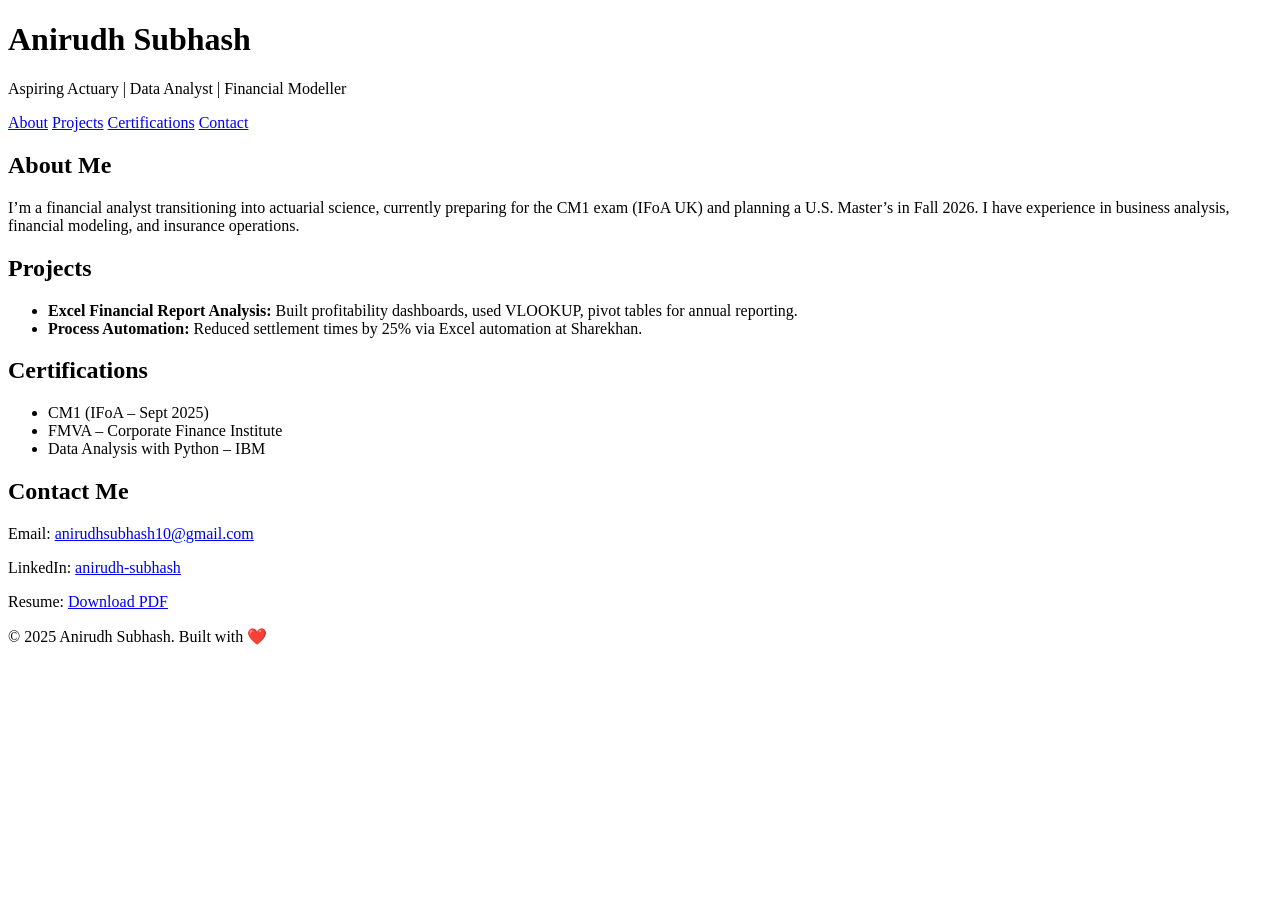
==== index.html @ fe8f4242 "Add files via upload" ====
<!DOCTYPE html>
<html lang="en">
<head>
    <meta charset="UTF-8">
    <meta name="viewport" content="width=device-width, initial-scale=1.0">
    <title>Anirudh Subhash | Actuarial Portfolio</title>
    <link rel="stylesheet" href="assets/style.css">
</head>
<body>
    <header>
        <h1>Anirudh Subhash</h1>
        <p>Aspiring Actuary | Data Analyst | Financial Modeller</p>
        <nav>
            <a href="#about">About</a>
            <a href="#projects">Projects</a>
            <a href="#certifications">Certifications</a>
            <a href="#contact">Contact</a>
        </nav>
    </header>
    <main>
        <section id="about">
            <h2>About Me</h2>
            <p>I’m a financial analyst transitioning into actuarial science, currently preparing for the CM1 exam (IFoA UK) and planning a U.S. Master’s in Fall 2026. I have experience in business analysis, financial modeling, and insurance operations.</p>
        </section>
        <section id="projects">
            <h2>Projects</h2>
            <ul>
                <li><strong>Excel Financial Report Analysis:</strong> Built profitability dashboards, used VLOOKUP, pivot tables for annual reporting.</li>
                <li><strong>Process Automation:</strong> Reduced settlement times by 25% via Excel automation at Sharekhan.</li>
            </ul>
        </section>
        <section id="certifications">
            <h2>Certifications</h2>
            <ul>
                <li>CM1 (IFoA – Sept 2025)</li>
                <li>FMVA – Corporate Finance Institute</li>
                <li>Data Analysis with Python – IBM</li>
            </ul>
        </section>
        <section id="contact">
            <h2>Contact Me</h2>
            <p>Email: <a href="mailto:anirudhsubhash10@gmail.com">anirudhsubhash10@gmail.com</a></p>
            <p>LinkedIn: <a href="https://www.linkedin.com/in/anirudh-subhash-ab9a81209" target="_blank">anirudh-subhash</a></p>
            <p>Resume: <a href="Anirudh_Subhash_Resume_Optimized.pdf" target="_blank">Download PDF</a></p>
        </section>
    </main>
    <footer>
        <p>© 2025 Anirudh Subhash. Built with ❤️</p>
    </footer>
</body>
</html>
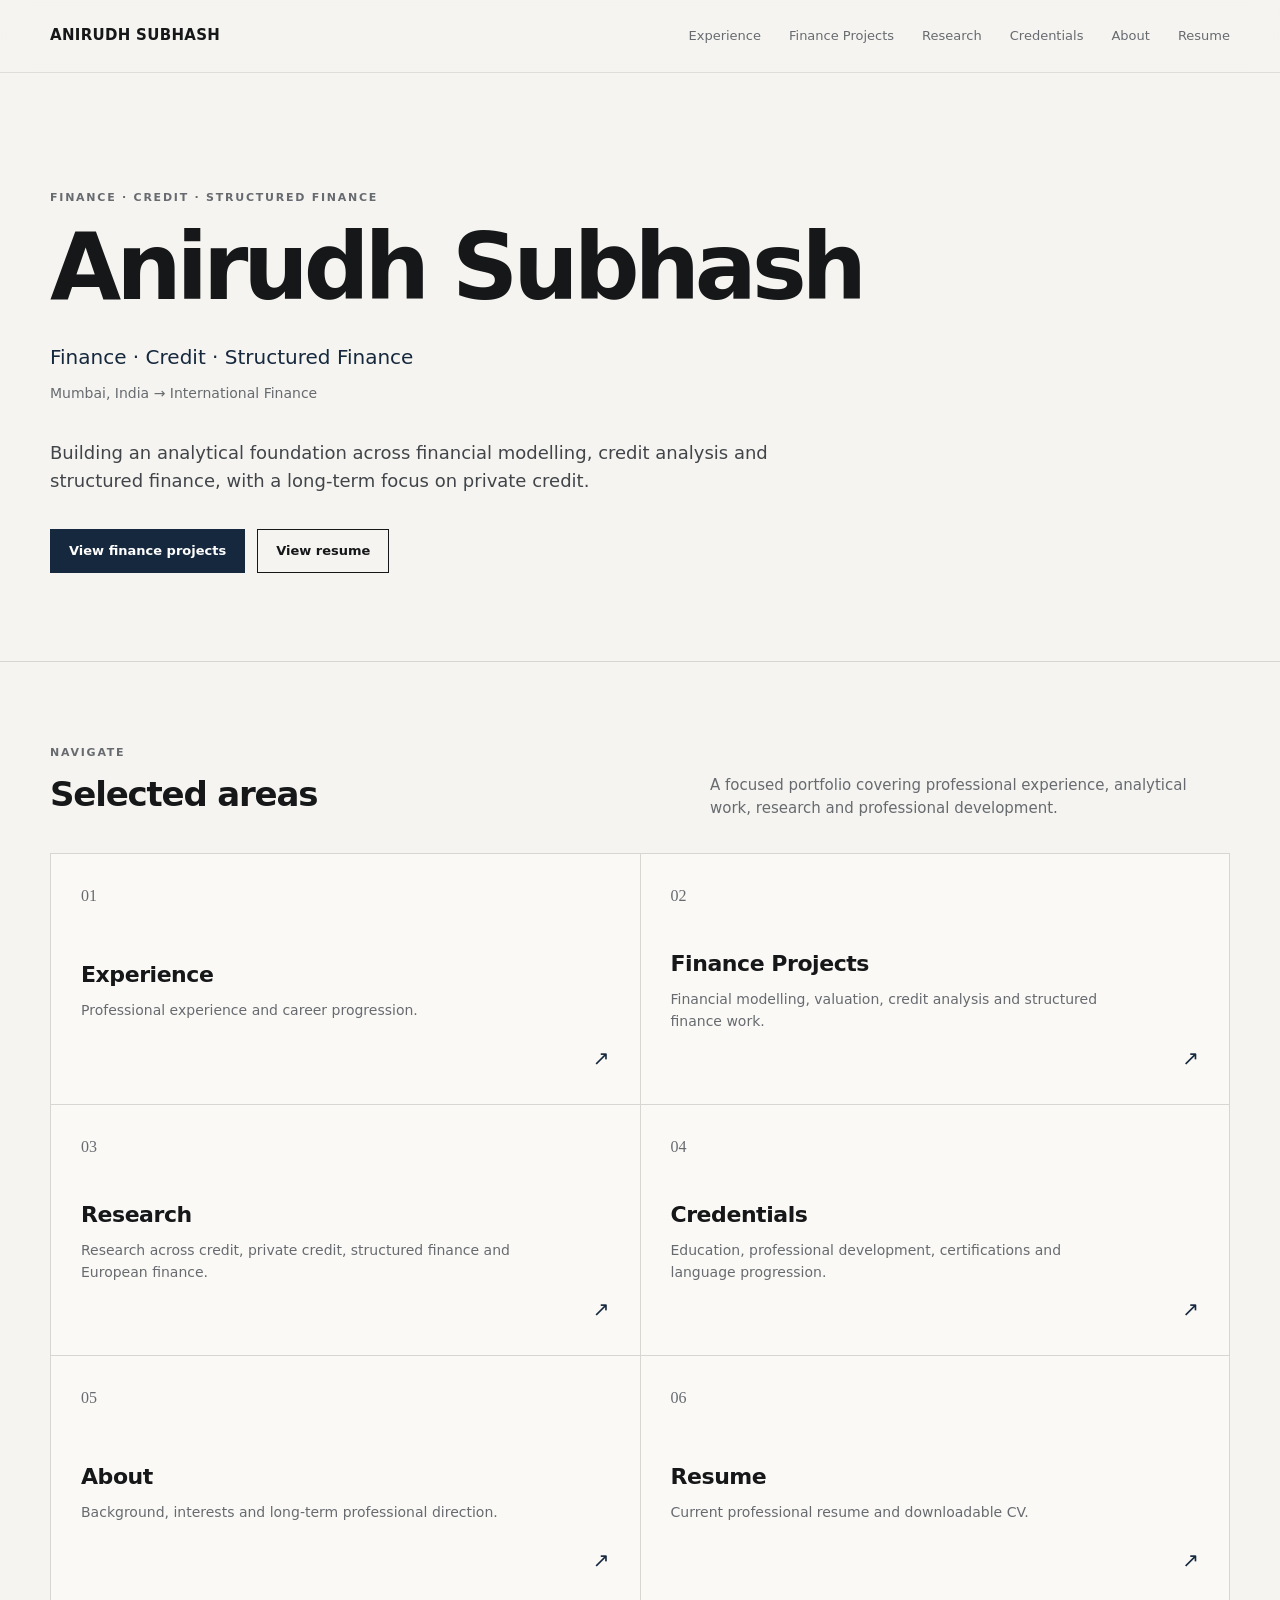
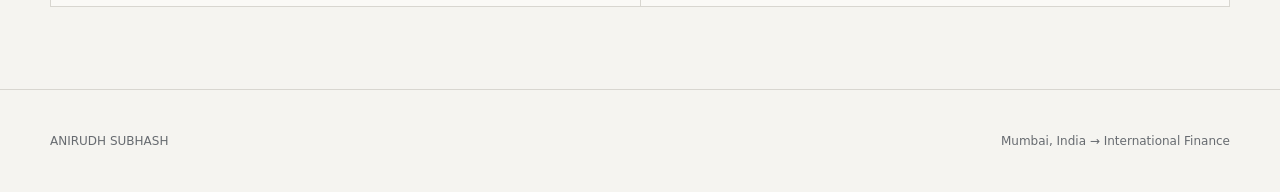
==== commit 602c7611: "Add files via upload" ====
--- a/index.html
+++ b/index.html
@@ -1,52 +1,60 @@
-
-<!DOCTYPE html>
+<!doctype html>
 <html lang="en">
 <head>
-    <meta charset="UTF-8">
-    <meta name="viewport" content="width=device-width, initial-scale=1.0">
-    <title>Anirudh Subhash | Actuarial Portfolio</title>
-    <link rel="stylesheet" href="assets/style.css">
+<meta charset="utf-8">
+<meta name="viewport" content="width=device-width, initial-scale=1">
+<title>Anirudh Subhash — Finance · Credit · Structured Finance</title>
+<meta name="description" content="Anirudh Subhash — finance, credit and structured finance portfolio.">
+<link rel="stylesheet" href="style.css">
 </head>
 <body>
-    <header>
-        <h1>Anirudh Subhash</h1>
-        <p>Aspiring Actuary | Data Analyst | Financial Modeller</p>
-        <nav>
-            <a href="#about">About</a>
-            <a href="#projects">Projects</a>
-            <a href="#certifications">Certifications</a>
-            <a href="#contact">Contact</a>
-        </nav>
-    </header>
-    <main>
-        <section id="about">
-            <h2>About Me</h2>
-            <p>I’m a financial analyst transitioning into actuarial science, currently preparing for the CM1 exam (IFoA UK) and planning a U.S. Master’s in Fall 2026. I have experience in business analysis, financial modeling, and insurance operations.</p>
-        </section>
-        <section id="projects">
-            <h2>Projects</h2>
-            <ul>
-                <li><strong>Excel Financial Report Analysis:</strong> Built profitability dashboards, used VLOOKUP, pivot tables for annual reporting.</li>
-                <li><strong>Process Automation:</strong> Reduced settlement times by 25% via Excel automation at Sharekhan.</li>
-            </ul>
-        </section>
-        <section id="certifications">
-            <h2>Certifications</h2>
-            <ul>
-                <li>CM1 (IFoA – Sept 2025)</li>
-                <li>FMVA – Corporate Finance Institute</li>
-                <li>Data Analysis with Python – IBM</li>
-            </ul>
-        </section>
-        <section id="contact">
-            <h2>Contact Me</h2>
-            <p>Email: <a href="mailto:anirudhsubhash10@gmail.com">anirudhsubhash10@gmail.com</a></p>
-            <p>LinkedIn: <a href="https://www.linkedin.com/in/anirudh-subhash-ab9a81209" target="_blank">anirudh-subhash</a></p>
-            <p>Resume: <a href="Anirudh_Subhash_Resume_Optimized.pdf" target="_blank">Download PDF</a></p>
-        </section>
-    </main>
-    <footer>
-        <p>© 2025 Anirudh Subhash. Built with ❤️</p>
-    </footer>
+<header class="site-header">
+  <div class="container nav">
+    <a class="wordmark" href="index.html">ANIRUDH SUBHASH</a>
+    <nav class="nav-links">
+      <a href="experience.html">Experience</a>
+      <a href="finance-projects.html">Finance Projects</a>
+      <a href="research.html">Research</a>
+      <a href="credentials.html">Credentials</a>
+      <a href="about.html">About</a>
+      <a href="resume.html">Resume</a>
+    </nav>
+    <button class="menu" aria-label="Menu">☰</button>
+  </div>
+</header>
+
+<main>
+<section class="hero">
+  <div class="container">
+    <div class="eyebrow">Finance · Credit · Structured Finance</div>
+    <h1>Anirudh Subhash</h1>
+    <div class="position">Finance · Credit · Structured Finance</div>
+    <div class="location">Mumbai, India → International Finance</div>
+    <p class="hero-copy">Building an analytical foundation across financial modelling, credit analysis and structured finance, with a long-term focus on private credit.</p>
+    <div class="hero-actions">
+      <a class="button primary" href="finance-projects.html">View finance projects</a>
+      <a class="button secondary" href="resume.html">View resume</a>
+    </div>
+  </div>
+</section>
+
+<section class="section">
+  <div class="container">
+    <div class="section-head">
+      <div><div class="eyebrow">Navigate</div><h2>Selected areas</h2></div>
+      <div class="section-intro">A focused portfolio covering professional experience, analytical work, research and professional development.</div>
+    </div>
+    <div class="card-grid">
+      <a class="card" href="experience.html"><span class="card-num">01</span><div><h3>Experience</h3><p>Professional experience and career progression.</p></div><span class="card-arrow">↗</span></a>
+      <a class="card" href="finance-projects.html"><span class="card-num">02</span><div><h3>Finance Projects</h3><p>Financial modelling, valuation, credit analysis and structured finance work.</p></div><span class="card-arrow">↗</span></a>
+      <a class="card" href="research.html"><span class="card-num">03</span><div><h3>Research</h3><p>Research across credit, private credit, structured finance and European finance.</p></div><span class="card-arrow">↗</span></a>
+      <a class="card" href="credentials.html"><span class="card-num">04</span><div><h3>Credentials</h3><p>Education, professional development, certifications and language progression.</p></div><span class="card-arrow">↗</span></a>
+      <a class="card" href="about.html"><span class="card-num">05</span><div><h3>About</h3><p>Background, interests and long-term professional direction.</p></div><span class="card-arrow">↗</span></a>
+      <a class="card" href="resume.html"><span class="card-num">06</span><div><h3>Resume</h3><p>Current professional resume and downloadable CV.</p></div><span class="card-arrow">↗</span></a>
+    </div>
+  </div>
+</section>
+</main>
+<footer class="footer"><div class="container footer-row"><span>ANIRUDH SUBHASH</span><span>Mumbai, India → International Finance</span></div></footer>
 </body>
-</html>
+</html>
--- a/style.css
+++ b/style.css
@@ -0,0 +1,92 @@
+
+:root{
+  --bg:#f5f4f0;
+  --surface:#faf9f6;
+  --text:#151719;
+  --muted:#676b70;
+  --line:#d8d6d0;
+  --accent:#16283d;
+  --accent-soft:#e9edf1;
+  --max:1180px;
+  --serif: Georgia, "Times New Roman", serif;
+  --sans: Inter, ui-sans-serif, system-ui, -apple-system, BlinkMacSystemFont, "Segoe UI", sans-serif;
+}
+*{box-sizing:border-box}
+html{scroll-behavior:smooth}
+body{margin:0;background:var(--bg);color:var(--text);font-family:var(--sans);line-height:1.55}
+a{color:inherit;text-decoration:none}
+.container{width:min(calc(100% - 48px),var(--max));margin:0 auto}
+.site-header{position:sticky;top:0;z-index:20;background:rgba(245,244,240,.92);backdrop-filter:blur(14px);border-bottom:1px solid rgba(216,214,208,.75)}
+.nav{height:72px;display:flex;align-items:center;justify-content:space-between}
+.wordmark{font-size:15px;font-weight:700;letter-spacing:.02em}
+.nav-links{display:flex;gap:28px;align-items:center;font-size:13px;color:var(--muted)}
+.nav-links a:hover,.text-link:hover{color:var(--accent)}
+.menu{display:none;background:none;border:0;font-size:22px}
+.eyebrow{font-size:11px;letter-spacing:.16em;text-transform:uppercase;color:var(--muted);font-weight:700}
+.hero{padding:116px 0 88px;border-bottom:1px solid var(--line)}
+.hero h1{font-size:clamp(54px,8vw,92px);line-height:.96;letter-spacing:-.055em;margin:18px 0 30px;font-weight:650;max-width:900px}
+.hero .position{font-size:20px;color:var(--accent);margin-bottom:10px}
+.hero .location{font-size:14px;color:var(--muted)}
+.hero-copy{max-width:720px;font-size:18px;color:#41454a;margin:34px 0 0}
+.hero-actions{display:flex;gap:12px;margin-top:34px;flex-wrap:wrap}
+.button{display:inline-flex;align-items:center;justify-content:center;min-height:44px;padding:0 18px;border:1px solid var(--text);font-size:13px;font-weight:650;transition:.2s ease}
+.button.primary{background:var(--accent);color:#fff;border-color:var(--accent)}
+.button.secondary{background:transparent}
+.button:hover{transform:translateY(-1px)}
+.section{padding:82px 0;border-bottom:1px solid var(--line)}
+.section-head{display:flex;justify-content:space-between;gap:30px;align-items:end;margin-bottom:32px}
+.section h2{font-size:34px;letter-spacing:-.035em;margin:7px 0 0}
+.section-intro{max-width:520px;color:var(--muted);font-size:15px}
+.card-grid{display:grid;grid-template-columns:repeat(2,minmax(0,1fr));gap:1px;background:var(--line);border:1px solid var(--line)}
+.card{display:flex;flex-direction:column;justify-content:space-between;min-height:250px;padding:30px;background:var(--surface);transition:background .2s ease, transform .2s ease}
+.card:hover{background:#fff;transform:translateY(-2px)}
+.card-num{font-family:var(--serif);font-size:16px;color:var(--muted)}
+.card h3{font-size:22px;letter-spacing:-.02em;margin:28px 0 8px}
+.card p{font-size:14px;color:var(--muted);max-width:430px;margin:0}
+.card-arrow{align-self:flex-end;font-size:20px;color:var(--accent)}
+.footer{padding:42px 0;color:var(--muted);font-size:12px}
+.footer-row{display:flex;justify-content:space-between;gap:20px}
+.page-hero{padding:90px 0 58px;border-bottom:1px solid var(--line)}
+.page-hero h1{font-size:clamp(44px,6vw,72px);letter-spacing:-.05em;line-height:1;margin:14px 0 20px}
+.page-hero p{max-width:700px;color:var(--muted);font-size:17px}
+.content{padding:64px 0}
+.content-grid{display:grid;grid-template-columns:220px 1fr;gap:60px}
+.content-label{font-size:11px;text-transform:uppercase;letter-spacing:.14em;font-weight:700;color:var(--muted)}
+.prose{max-width:760px}
+.prose h2{font-size:28px;letter-spacing:-.03em;margin:0 0 18px}
+.prose h3{font-size:19px;margin:38px 0 10px}
+.prose p,.prose li{font-size:15px;color:#44484d}
+.prose ul{padding-left:20px}
+.meta{display:grid;grid-template-columns:repeat(3,1fr);border:1px solid var(--line);margin:30px 0}
+.meta div{padding:18px;border-right:1px solid var(--line)}
+.meta div:last-child{border-right:0}
+.meta span{display:block;font-size:10px;text-transform:uppercase;letter-spacing:.12em;color:var(--muted);margin-bottom:5px}
+.project-list{display:grid;gap:12px}
+.project-row{display:grid;grid-template-columns:90px 1fr auto;gap:24px;align-items:center;border-top:1px solid var(--line);padding:24px 0}
+.project-row:last-child{border-bottom:1px solid var(--line)}
+.project-row .number{font-family:var(--serif);color:var(--muted)}
+.project-row h3{margin:0;font-size:19px}
+.project-row p{margin:4px 0 0;color:var(--muted);font-size:13px}
+.status{font-size:10px;text-transform:uppercase;letter-spacing:.1em;color:var(--muted);white-space:nowrap}
+.note{padding:20px;border-left:2px solid var(--accent);background:var(--accent-soft);font-size:14px;color:#3f454b}
+.resume-box{border:1px solid var(--line);background:var(--surface);padding:38px;display:flex;justify-content:space-between;align-items:center;gap:30px}
+.small{font-size:12px;color:var(--muted)}
+@media(max-width:760px){
+  .container{width:min(calc(100% - 32px),var(--max))}
+  .nav-links{display:none}
+  .menu{display:block}
+  .hero{padding:82px 0 64px}
+  .hero h1{font-size:52px}
+  .hero-copy{font-size:16px}
+  .card-grid{grid-template-columns:1fr}
+  .card{min-height:210px}
+  .content-grid{grid-template-columns:1fr;gap:25px}
+  .meta{grid-template-columns:1fr}
+  .meta div{border-right:0;border-bottom:1px solid var(--line)}
+  .meta div:last-child{border-bottom:0}
+  .project-row{grid-template-columns:48px 1fr}
+  .project-row .status{grid-column:2}
+  .resume-box{display:block}
+  .resume-box .button{margin-top:22px}
+  .footer-row{display:block}
+}
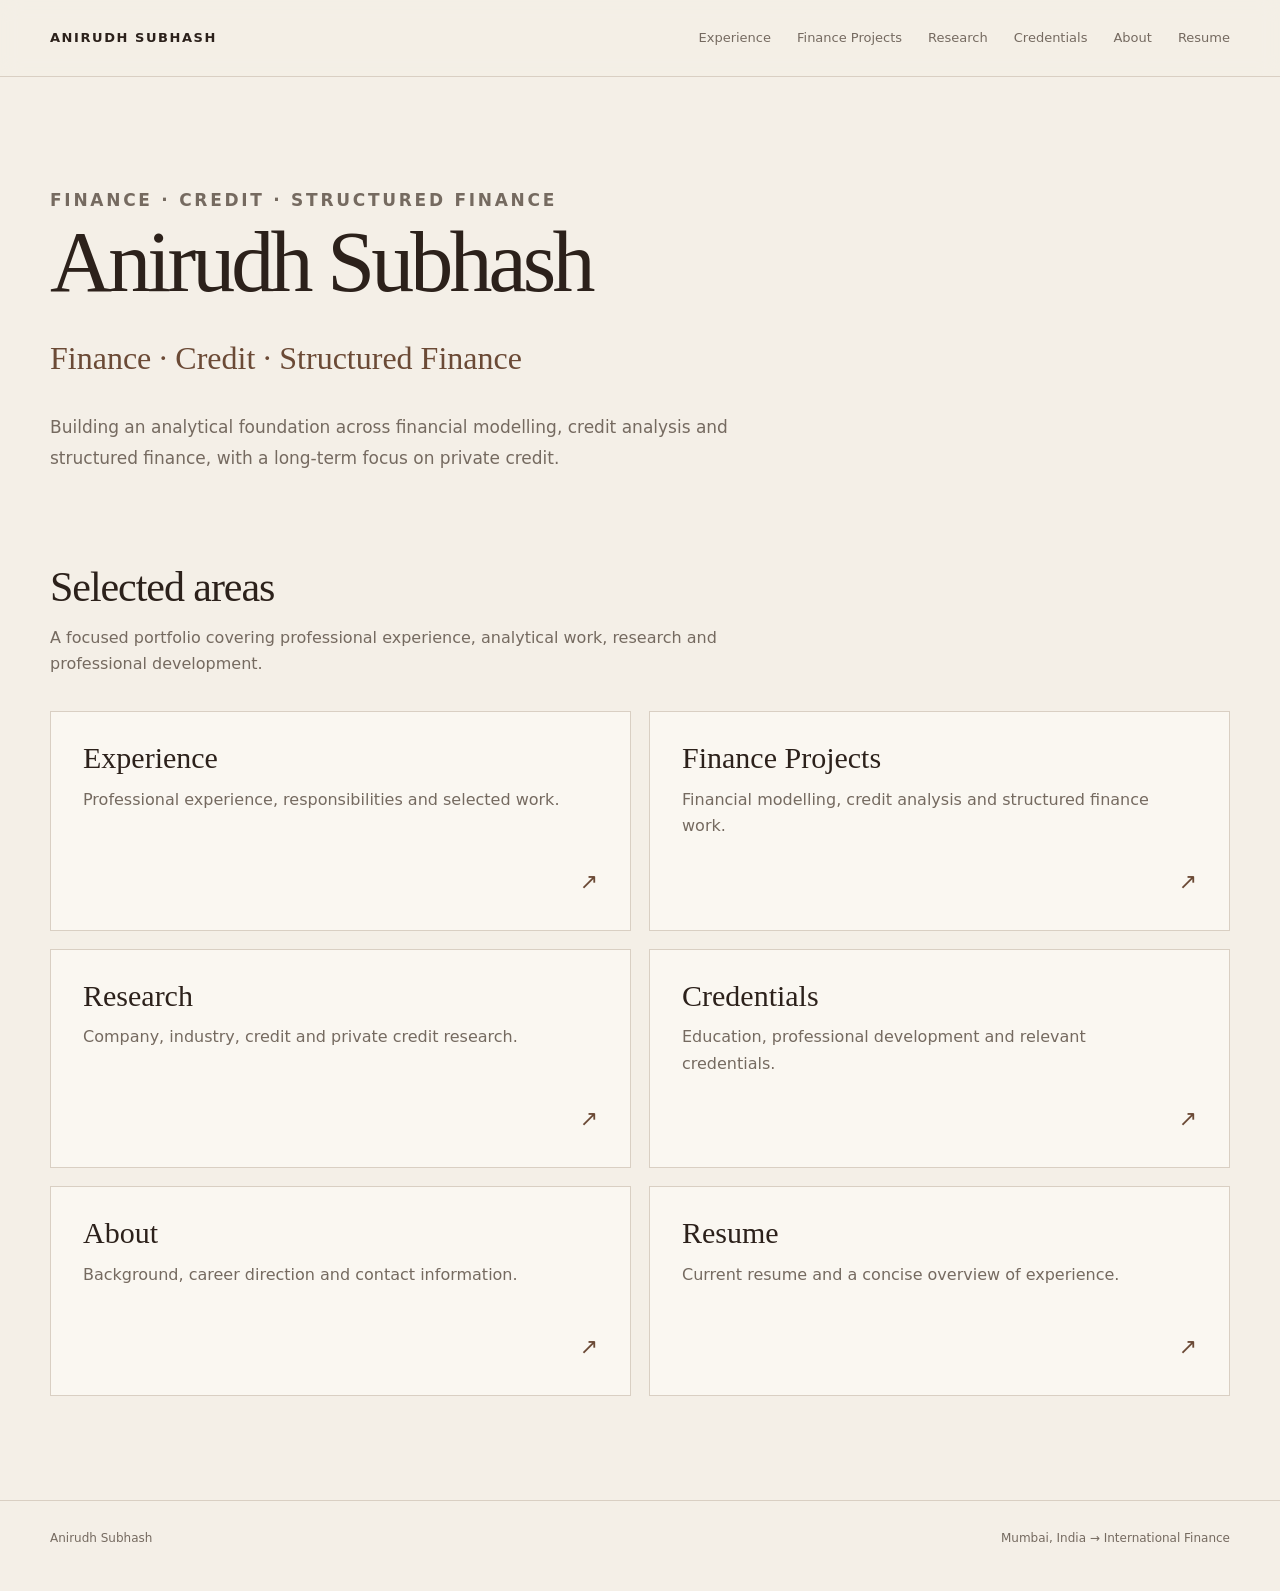
==== commit 6097e84c: "Add files via upload" ====
--- a/index.html
+++ b/index.html
@@ -1,60 +1 @@
-<!doctype html>
-<html lang="en">
-<head>
-<meta charset="utf-8">
-<meta name="viewport" content="width=device-width, initial-scale=1">
-<title>Anirudh Subhash — Finance · Credit · Structured Finance</title>
-<meta name="description" content="Anirudh Subhash — finance, credit and structured finance portfolio.">
-<link rel="stylesheet" href="style.css">
-</head>
-<body>
-<header class="site-header">
-  <div class="container nav">
-    <a class="wordmark" href="index.html">ANIRUDH SUBHASH</a>
-    <nav class="nav-links">
-      <a href="experience.html">Experience</a>
-      <a href="finance-projects.html">Finance Projects</a>
-      <a href="research.html">Research</a>
-      <a href="credentials.html">Credentials</a>
-      <a href="about.html">About</a>
-      <a href="resume.html">Resume</a>
-    </nav>
-    <button class="menu" aria-label="Menu">☰</button>
-  </div>
-</header>
-
-<main>
-<section class="hero">
-  <div class="container">
-    <div class="eyebrow">Finance · Credit · Structured Finance</div>
-    <h1>Anirudh Subhash</h1>
-    <div class="position">Finance · Credit · Structured Finance</div>
-    <div class="location">Mumbai, India → International Finance</div>
-    <p class="hero-copy">Building an analytical foundation across financial modelling, credit analysis and structured finance, with a long-term focus on private credit.</p>
-    <div class="hero-actions">
-      <a class="button primary" href="finance-projects.html">View finance projects</a>
-      <a class="button secondary" href="resume.html">View resume</a>
-    </div>
-  </div>
-</section>
-
-<section class="section">
-  <div class="container">
-    <div class="section-head">
-      <div><div class="eyebrow">Navigate</div><h2>Selected areas</h2></div>
-      <div class="section-intro">A focused portfolio covering professional experience, analytical work, research and professional development.</div>
-    </div>
-    <div class="card-grid">
-      <a class="card" href="experience.html"><span class="card-num">01</span><div><h3>Experience</h3><p>Professional experience and career progression.</p></div><span class="card-arrow">↗</span></a>
-      <a class="card" href="finance-projects.html"><span class="card-num">02</span><div><h3>Finance Projects</h3><p>Financial modelling, valuation, credit analysis and structured finance work.</p></div><span class="card-arrow">↗</span></a>
-      <a class="card" href="research.html"><span class="card-num">03</span><div><h3>Research</h3><p>Research across credit, private credit, structured finance and European finance.</p></div><span class="card-arrow">↗</span></a>
-      <a class="card" href="credentials.html"><span class="card-num">04</span><div><h3>Credentials</h3><p>Education, professional development, certifications and language progression.</p></div><span class="card-arrow">↗</span></a>
-      <a class="card" href="about.html"><span class="card-num">05</span><div><h3>About</h3><p>Background, interests and long-term professional direction.</p></div><span class="card-arrow">↗</span></a>
-      <a class="card" href="resume.html"><span class="card-num">06</span><div><h3>Resume</h3><p>Current professional resume and downloadable CV.</p></div><span class="card-arrow">↗</span></a>
-    </div>
-  </div>
-</section>
-</main>
-<footer class="footer"><div class="container footer-row"><span>ANIRUDH SUBHASH</span><span>Mumbai, India → International Finance</span></div></footer>
-</body>
-</html>+<!doctype html><html lang="en"><head><meta charset="utf-8"><meta name="viewport" content="width=device-width,initial-scale=1"><title>Anirudh Subhash — Finance</title><link rel="stylesheet" href="style.css"></head><body><header class="site-header"><div class="container header-inner"><a class="brand" href="index.html">Anirudh Subhash</a><nav class="nav"><a href="experience.html">Experience</a><a href="finance-projects.html">Finance Projects</a><a href="research.html">Research</a><a href="credentials.html">Credentials</a><a href="about.html">About</a><a href="resume.html">Resume</a></nav></div></header><main class="container"><section class="hero"><p class="eyebrow">Finance · Credit · Structured Finance</p><h1>Anirudh Subhash</h1><p class="role">Finance · Credit · Structured Finance</p><p>Building an analytical foundation across financial modelling, credit analysis and structured finance, with a long-term focus on private credit.</p></section><section class="section"><div class="section-heading"><h2>Selected areas</h2><p>A focused portfolio covering professional experience, analytical work, research and professional development.</p></div><div class="area-grid"><a class="area-card" href="experience.html"><div><h3>Experience</h3><p>Professional experience, responsibilities and selected work.</p></div><span class="arrow">↗</span></a><a class="area-card" href="finance-projects.html"><div><h3>Finance Projects</h3><p>Financial modelling, credit analysis and structured finance work.</p></div><span class="arrow">↗</span></a><a class="area-card" href="research.html"><div><h3>Research</h3><p>Company, industry, credit and private credit research.</p></div><span class="arrow">↗</span></a><a class="area-card" href="credentials.html"><div><h3>Credentials</h3><p>Education, professional development and relevant credentials.</p></div><span class="arrow">↗</span></a><a class="area-card" href="about.html"><div><h3>About</h3><p>Background, career direction and contact information.</p></div><span class="arrow">↗</span></a><a class="area-card" href="resume.html"><div><h3>Resume</h3><p>Current resume and a concise overview of experience.</p></div><span class="arrow">↗</span></a></div></section></main><footer class="footer"><div class="container footer-inner"><span>Anirudh Subhash</span><span>Mumbai, India → International Finance</span></div></footer></body></html>
--- a/style.css
+++ b/style.css
@@ -1,92 +1 @@
-
-:root{
-  --bg:#f5f4f0;
-  --surface:#faf9f6;
-  --text:#151719;
-  --muted:#676b70;
-  --line:#d8d6d0;
-  --accent:#16283d;
-  --accent-soft:#e9edf1;
-  --max:1180px;
-  --serif: Georgia, "Times New Roman", serif;
-  --sans: Inter, ui-sans-serif, system-ui, -apple-system, BlinkMacSystemFont, "Segoe UI", sans-serif;
-}
-*{box-sizing:border-box}
-html{scroll-behavior:smooth}
-body{margin:0;background:var(--bg);color:var(--text);font-family:var(--sans);line-height:1.55}
-a{color:inherit;text-decoration:none}
-.container{width:min(calc(100% - 48px),var(--max));margin:0 auto}
-.site-header{position:sticky;top:0;z-index:20;background:rgba(245,244,240,.92);backdrop-filter:blur(14px);border-bottom:1px solid rgba(216,214,208,.75)}
-.nav{height:72px;display:flex;align-items:center;justify-content:space-between}
-.wordmark{font-size:15px;font-weight:700;letter-spacing:.02em}
-.nav-links{display:flex;gap:28px;align-items:center;font-size:13px;color:var(--muted)}
-.nav-links a:hover,.text-link:hover{color:var(--accent)}
-.menu{display:none;background:none;border:0;font-size:22px}
-.eyebrow{font-size:11px;letter-spacing:.16em;text-transform:uppercase;color:var(--muted);font-weight:700}
-.hero{padding:116px 0 88px;border-bottom:1px solid var(--line)}
-.hero h1{font-size:clamp(54px,8vw,92px);line-height:.96;letter-spacing:-.055em;margin:18px 0 30px;font-weight:650;max-width:900px}
-.hero .position{font-size:20px;color:var(--accent);margin-bottom:10px}
-.hero .location{font-size:14px;color:var(--muted)}
-.hero-copy{max-width:720px;font-size:18px;color:#41454a;margin:34px 0 0}
-.hero-actions{display:flex;gap:12px;margin-top:34px;flex-wrap:wrap}
-.button{display:inline-flex;align-items:center;justify-content:center;min-height:44px;padding:0 18px;border:1px solid var(--text);font-size:13px;font-weight:650;transition:.2s ease}
-.button.primary{background:var(--accent);color:#fff;border-color:var(--accent)}
-.button.secondary{background:transparent}
-.button:hover{transform:translateY(-1px)}
-.section{padding:82px 0;border-bottom:1px solid var(--line)}
-.section-head{display:flex;justify-content:space-between;gap:30px;align-items:end;margin-bottom:32px}
-.section h2{font-size:34px;letter-spacing:-.035em;margin:7px 0 0}
-.section-intro{max-width:520px;color:var(--muted);font-size:15px}
-.card-grid{display:grid;grid-template-columns:repeat(2,minmax(0,1fr));gap:1px;background:var(--line);border:1px solid var(--line)}
-.card{display:flex;flex-direction:column;justify-content:space-between;min-height:250px;padding:30px;background:var(--surface);transition:background .2s ease, transform .2s ease}
-.card:hover{background:#fff;transform:translateY(-2px)}
-.card-num{font-family:var(--serif);font-size:16px;color:var(--muted)}
-.card h3{font-size:22px;letter-spacing:-.02em;margin:28px 0 8px}
-.card p{font-size:14px;color:var(--muted);max-width:430px;margin:0}
-.card-arrow{align-self:flex-end;font-size:20px;color:var(--accent)}
-.footer{padding:42px 0;color:var(--muted);font-size:12px}
-.footer-row{display:flex;justify-content:space-between;gap:20px}
-.page-hero{padding:90px 0 58px;border-bottom:1px solid var(--line)}
-.page-hero h1{font-size:clamp(44px,6vw,72px);letter-spacing:-.05em;line-height:1;margin:14px 0 20px}
-.page-hero p{max-width:700px;color:var(--muted);font-size:17px}
-.content{padding:64px 0}
-.content-grid{display:grid;grid-template-columns:220px 1fr;gap:60px}
-.content-label{font-size:11px;text-transform:uppercase;letter-spacing:.14em;font-weight:700;color:var(--muted)}
-.prose{max-width:760px}
-.prose h2{font-size:28px;letter-spacing:-.03em;margin:0 0 18px}
-.prose h3{font-size:19px;margin:38px 0 10px}
-.prose p,.prose li{font-size:15px;color:#44484d}
-.prose ul{padding-left:20px}
-.meta{display:grid;grid-template-columns:repeat(3,1fr);border:1px solid var(--line);margin:30px 0}
-.meta div{padding:18px;border-right:1px solid var(--line)}
-.meta div:last-child{border-right:0}
-.meta span{display:block;font-size:10px;text-transform:uppercase;letter-spacing:.12em;color:var(--muted);margin-bottom:5px}
-.project-list{display:grid;gap:12px}
-.project-row{display:grid;grid-template-columns:90px 1fr auto;gap:24px;align-items:center;border-top:1px solid var(--line);padding:24px 0}
-.project-row:last-child{border-bottom:1px solid var(--line)}
-.project-row .number{font-family:var(--serif);color:var(--muted)}
-.project-row h3{margin:0;font-size:19px}
-.project-row p{margin:4px 0 0;color:var(--muted);font-size:13px}
-.status{font-size:10px;text-transform:uppercase;letter-spacing:.1em;color:var(--muted);white-space:nowrap}
-.note{padding:20px;border-left:2px solid var(--accent);background:var(--accent-soft);font-size:14px;color:#3f454b}
-.resume-box{border:1px solid var(--line);background:var(--surface);padding:38px;display:flex;justify-content:space-between;align-items:center;gap:30px}
-.small{font-size:12px;color:var(--muted)}
-@media(max-width:760px){
-  .container{width:min(calc(100% - 32px),var(--max))}
-  .nav-links{display:none}
-  .menu{display:block}
-  .hero{padding:82px 0 64px}
-  .hero h1{font-size:52px}
-  .hero-copy{font-size:16px}
-  .card-grid{grid-template-columns:1fr}
-  .card{min-height:210px}
-  .content-grid{grid-template-columns:1fr;gap:25px}
-  .meta{grid-template-columns:1fr}
-  .meta div{border-right:0;border-bottom:1px solid var(--line)}
-  .meta div:last-child{border-bottom:0}
-  .project-row{grid-template-columns:48px 1fr}
-  .project-row .status{grid-column:2}
-  .resume-box{display:block}
-  .resume-box .button{margin-top:22px}
-  .footer-row{display:block}
-}
+:root{--bg:#F4EFE7;--surface:#FAF7F1;--text:#2C211B;--muted:#756A60;--accent:#6B4A36;--border:#D9CFC3;--hover:#EDE3D7;--max:1180px}*{box-sizing:border-box}html{scroll-behavior:smooth}body{margin:0;background:var(--bg);color:var(--text);font-family:Inter,ui-sans-serif,system-ui,-apple-system,BlinkMacSystemFont,"Segoe UI",sans-serif;line-height:1.65}a{color:inherit;text-decoration:none}.container{width:min(calc(100% - 48px),var(--max));margin:0 auto}.site-header{border-bottom:1px solid var(--border);background:rgba(244,239,231,.92);position:sticky;top:0;z-index:20;backdrop-filter:blur(10px)}.header-inner{min-height:76px;display:flex;align-items:center;justify-content:space-between;gap:32px}.brand{font-size:13px;font-weight:700;letter-spacing:.12em;text-transform:uppercase;white-space:nowrap}.nav{display:flex;align-items:center;gap:26px;flex-wrap:wrap}.nav a{font-size:13px;color:var(--muted);transition:color .2s ease}.nav a:hover,.nav a.active{color:var(--text)}.hero{padding:108px 0 92px;max-width:900px}.eyebrow{margin:0 0 22px;font-size:11px;font-weight:700;letter-spacing:.16em;text-transform:uppercase;color:var(--accent)}h1,h2,h3{font-family:Georgia,"Times New Roman",serif;font-weight:400;line-height:1.08;margin:0}.hero h1{font-size:clamp(52px,8vw,86px);letter-spacing:-.045em}.hero .role{margin:22px 0 24px;font-family:Georgia,"Times New Roman",serif;font-size:clamp(22px,3vw,32px);color:var(--accent)}.hero p{max-width:720px;margin:0;color:var(--muted);font-size:17px;line-height:1.8}.section{padding:0 0 104px}.section-heading{margin-bottom:34px}.section-heading h2{font-size:42px;letter-spacing:-.025em}.section-heading p{max-width:680px;color:var(--muted);margin:14px 0 0}.area-grid{display:grid;grid-template-columns:repeat(2,minmax(0,1fr));gap:18px}.area-card{min-height:210px;padding:30px 32px;border:1px solid var(--border);background:var(--surface);display:flex;flex-direction:column;justify-content:space-between;transition:background .2s ease,border-color .2s ease,transform .2s ease}.area-card:hover{background:var(--hover);border-color:#C9BBAE;transform:translateY(-2px)}.area-card h3{font-size:30px}.area-card p{margin:12px 0 0;color:var(--muted);max-width:500px}.arrow{align-self:flex-end;font-size:22px;color:var(--accent);margin-top:24px}.page-hero{padding:86px 0 58px;border-bottom:1px solid var(--border)}.page-hero h1{font-size:clamp(46px,7vw,72px);letter-spacing:-.04em}.page-hero p{max-width:700px;color:var(--muted);font-size:17px;margin:20px 0 0}.content{padding:62px 0 110px}.content-grid{display:grid;grid-template-columns:repeat(2,minmax(0,1fr));gap:18px}.content-card{border-top:1px solid var(--border);padding:26px 0 12px}.content-card h2{font-size:30px;margin-bottom:12px}.content-card p,.content-card li{color:var(--muted)}.content-card ul{padding-left:20px}.meta{display:inline-block;font-size:11px;letter-spacing:.12em;text-transform:uppercase;color:var(--accent);font-weight:700;margin-bottom:12px}.project{border-top:1px solid var(--border);padding:32px 0;display:grid;grid-template-columns:220px 1fr;gap:44px}.project h2{font-size:32px}.project p{color:var(--muted);margin:0 0 10px}.placeholder{color:var(--muted);font-style:italic}.footer{border-top:1px solid var(--border);padding:28px 0 42px;color:var(--muted);font-size:12px}.footer-inner{display:flex;justify-content:space-between;gap:20px}@media(max-width:800px){.container{width:min(calc(100% - 32px),var(--max))}.header-inner{align-items:flex-start;padding:18px 0;flex-direction:column;gap:14px}.nav{gap:14px 18px}.hero{padding:72px 0 66px}.hero h1{font-size:56px}.area-grid,.content-grid{grid-template-columns:1fr}.area-card{min-height:185px}.project{grid-template-columns:1fr;gap:8px}.page-hero{padding:64px 0 44px}.footer-inner{flex-direction:column}}
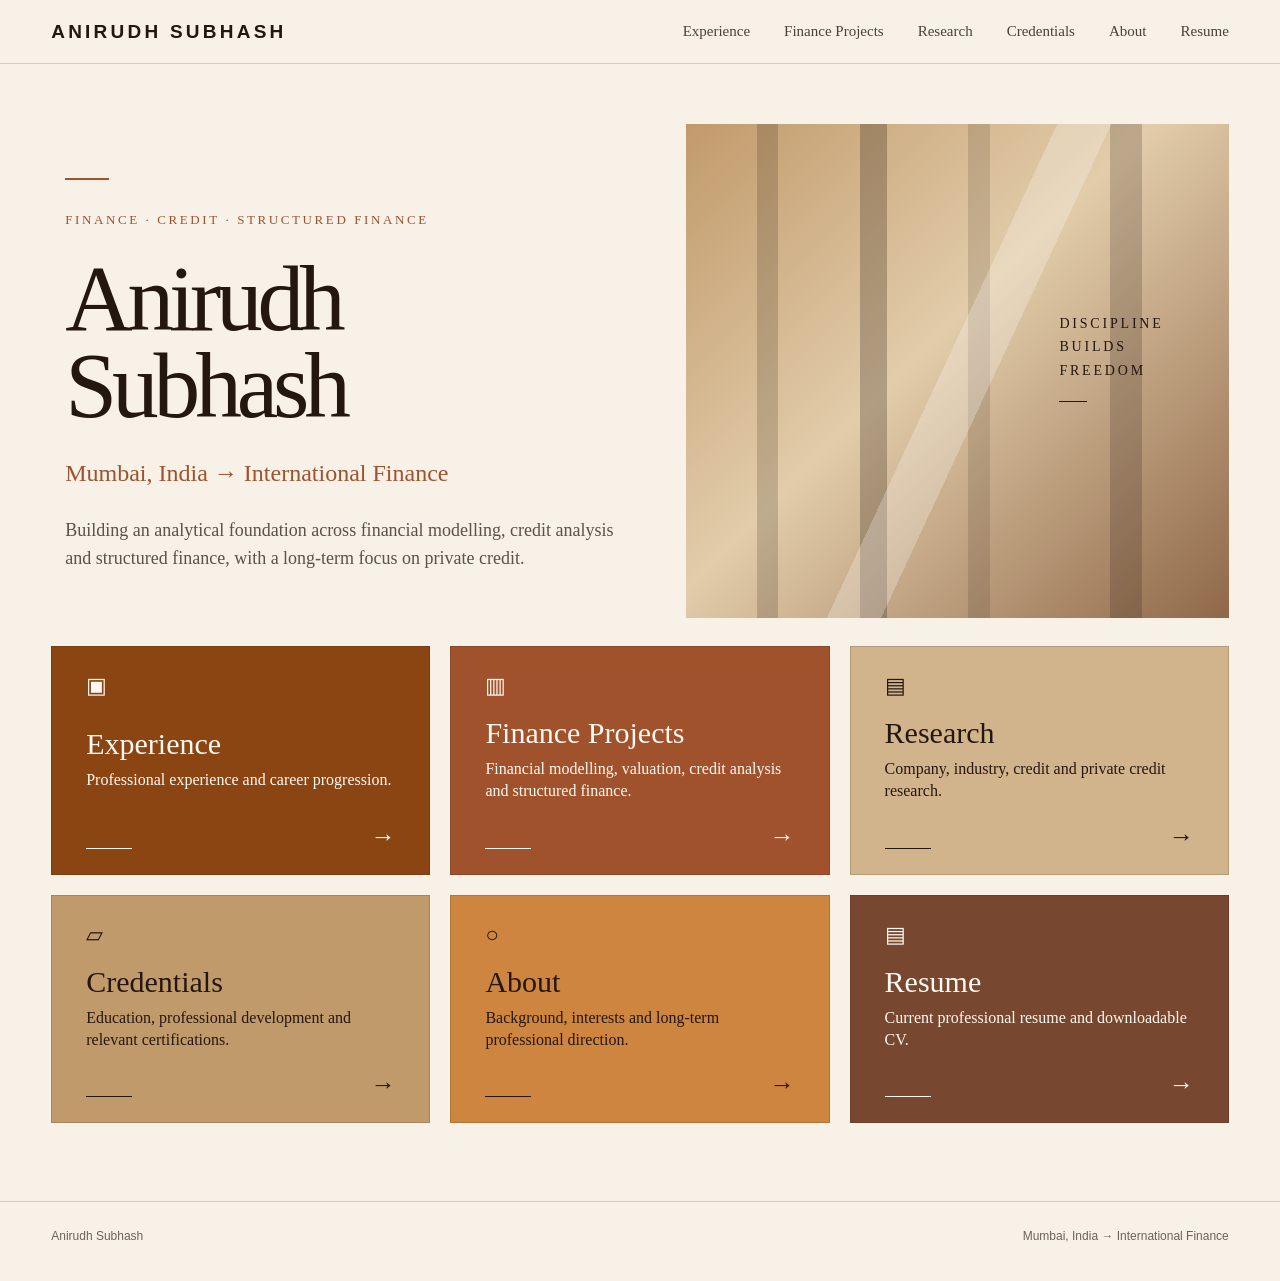
==== commit 86407a6e: "Add files via upload" ====
--- a/index.html
+++ b/index.html
@@ -1 +1,15 @@
-<!doctype html><html lang="en"><head><meta charset="utf-8"><meta name="viewport" content="width=device-width,initial-scale=1"><title>Anirudh Subhash — Finance</title><link rel="stylesheet" href="style.css"></head><body><header class="site-header"><div class="container header-inner"><a class="brand" href="index.html">Anirudh Subhash</a><nav class="nav"><a href="experience.html">Experience</a><a href="finance-projects.html">Finance Projects</a><a href="research.html">Research</a><a href="credentials.html">Credentials</a><a href="about.html">About</a><a href="resume.html">Resume</a></nav></div></header><main class="container"><section class="hero"><p class="eyebrow">Finance · Credit · Structured Finance</p><h1>Anirudh Subhash</h1><p class="role">Finance · Credit · Structured Finance</p><p>Building an analytical foundation across financial modelling, credit analysis and structured finance, with a long-term focus on private credit.</p></section><section class="section"><div class="section-heading"><h2>Selected areas</h2><p>A focused portfolio covering professional experience, analytical work, research and professional development.</p></div><div class="area-grid"><a class="area-card" href="experience.html"><div><h3>Experience</h3><p>Professional experience, responsibilities and selected work.</p></div><span class="arrow">↗</span></a><a class="area-card" href="finance-projects.html"><div><h3>Finance Projects</h3><p>Financial modelling, credit analysis and structured finance work.</p></div><span class="arrow">↗</span></a><a class="area-card" href="research.html"><div><h3>Research</h3><p>Company, industry, credit and private credit research.</p></div><span class="arrow">↗</span></a><a class="area-card" href="credentials.html"><div><h3>Credentials</h3><p>Education, professional development and relevant credentials.</p></div><span class="arrow">↗</span></a><a class="area-card" href="about.html"><div><h3>About</h3><p>Background, career direction and contact information.</p></div><span class="arrow">↗</span></a><a class="area-card" href="resume.html"><div><h3>Resume</h3><p>Current resume and a concise overview of experience.</p></div><span class="arrow">↗</span></a></div></section></main><footer class="footer"><div class="container footer-inner"><span>Anirudh Subhash</span><span>Mumbai, India → International Finance</span></div></footer></body></html>
+<!doctype html><html lang="en"><head><meta charset="utf-8"><meta name="viewport" content="width=device-width,initial-scale=1"><title>Anirudh Subhash — Finance</title><link rel="stylesheet" href="style.css"></head><body><header class="site-header"><div class="container header-inner"><a class="brand" href="index.html">ANIRUDH SUBHASH</a><nav class="nav"><a href="experience.html">Experience</a><a href="finance-projects.html">Finance Projects</a><a href="research.html">Research</a><a href="credentials.html">Credentials</a><a href="about.html">About</a><a href="resume.html">Resume</a></nav></div></header><main class="container">
+<section class="hero">
+<div class="hero-copy"><div class="rule"></div><p class="eyebrow">Finance · Credit · Structured Finance</p>
+<h1>Anirudh Subhash</h1><p class="location">Mumbai, India → International Finance</p>
+<p class="hero-description">Building an analytical foundation across financial modelling, credit analysis and structured finance, with a long-term focus on private credit.</p></div>
+<div class="architecture"><div class="arch-text">Discipline<br>Builds<br>Freedom</div></div>
+</section>
+<section class="cards">
+<a class="card" href="experience.html"><div class="card-top"><span class="card-icon">▣</span></div><div><h2>Experience</h2><p>Professional experience and career progression.</p></div><div class="card-bottom"><span class="card-line"></span><span class="card-arrow">→</span></div></a>
+<a class="card" href="finance-projects.html"><div class="card-top"><span class="card-icon">▥</span></div><div><h2>Finance Projects</h2><p>Financial modelling, valuation, credit analysis and structured finance.</p></div><div class="card-bottom"><span class="card-line"></span><span class="card-arrow">→</span></div></a>
+<a class="card" href="research.html"><div class="card-top"><span class="card-icon">▤</span></div><div><h2>Research</h2><p>Company, industry, credit and private credit research.</p></div><div class="card-bottom"><span class="card-line"></span><span class="card-arrow">→</span></div></a>
+<a class="card" href="credentials.html"><div class="card-top"><span class="card-icon">▱</span></div><div><h2>Credentials</h2><p>Education, professional development and relevant certifications.</p></div><div class="card-bottom"><span class="card-line"></span><span class="card-arrow">→</span></div></a>
+<a class="card" href="about.html"><div class="card-top"><span class="card-icon">○</span></div><div><h2>About</h2><p>Background, interests and long-term professional direction.</p></div><div class="card-bottom"><span class="card-line"></span><span class="card-arrow">→</span></div></a>
+<a class="card" href="resume.html"><div class="card-top"><span class="card-icon">▤</span></div><div><h2>Resume</h2><p>Current professional resume and downloadable CV.</p></div><div class="card-bottom"><span class="card-line"></span><span class="card-arrow">→</span></div></a>
+</section></main><footer class="footer"><div class="container footer-inner"><span>Anirudh Subhash</span><span>Mumbai, India → International Finance</span></div></footer></body></html>
--- a/style.css
+++ b/style.css
@@ -1 +1,90 @@
-:root{--bg:#F4EFE7;--surface:#FAF7F1;--text:#2C211B;--muted:#756A60;--accent:#6B4A36;--border:#D9CFC3;--hover:#EDE3D7;--max:1180px}*{box-sizing:border-box}html{scroll-behavior:smooth}body{margin:0;background:var(--bg);color:var(--text);font-family:Inter,ui-sans-serif,system-ui,-apple-system,BlinkMacSystemFont,"Segoe UI",sans-serif;line-height:1.65}a{color:inherit;text-decoration:none}.container{width:min(calc(100% - 48px),var(--max));margin:0 auto}.site-header{border-bottom:1px solid var(--border);background:rgba(244,239,231,.92);position:sticky;top:0;z-index:20;backdrop-filter:blur(10px)}.header-inner{min-height:76px;display:flex;align-items:center;justify-content:space-between;gap:32px}.brand{font-size:13px;font-weight:700;letter-spacing:.12em;text-transform:uppercase;white-space:nowrap}.nav{display:flex;align-items:center;gap:26px;flex-wrap:wrap}.nav a{font-size:13px;color:var(--muted);transition:color .2s ease}.nav a:hover,.nav a.active{color:var(--text)}.hero{padding:108px 0 92px;max-width:900px}.eyebrow{margin:0 0 22px;font-size:11px;font-weight:700;letter-spacing:.16em;text-transform:uppercase;color:var(--accent)}h1,h2,h3{font-family:Georgia,"Times New Roman",serif;font-weight:400;line-height:1.08;margin:0}.hero h1{font-size:clamp(52px,8vw,86px);letter-spacing:-.045em}.hero .role{margin:22px 0 24px;font-family:Georgia,"Times New Roman",serif;font-size:clamp(22px,3vw,32px);color:var(--accent)}.hero p{max-width:720px;margin:0;color:var(--muted);font-size:17px;line-height:1.8}.section{padding:0 0 104px}.section-heading{margin-bottom:34px}.section-heading h2{font-size:42px;letter-spacing:-.025em}.section-heading p{max-width:680px;color:var(--muted);margin:14px 0 0}.area-grid{display:grid;grid-template-columns:repeat(2,minmax(0,1fr));gap:18px}.area-card{min-height:210px;padding:30px 32px;border:1px solid var(--border);background:var(--surface);display:flex;flex-direction:column;justify-content:space-between;transition:background .2s ease,border-color .2s ease,transform .2s ease}.area-card:hover{background:var(--hover);border-color:#C9BBAE;transform:translateY(-2px)}.area-card h3{font-size:30px}.area-card p{margin:12px 0 0;color:var(--muted);max-width:500px}.arrow{align-self:flex-end;font-size:22px;color:var(--accent);margin-top:24px}.page-hero{padding:86px 0 58px;border-bottom:1px solid var(--border)}.page-hero h1{font-size:clamp(46px,7vw,72px);letter-spacing:-.04em}.page-hero p{max-width:700px;color:var(--muted);font-size:17px;margin:20px 0 0}.content{padding:62px 0 110px}.content-grid{display:grid;grid-template-columns:repeat(2,minmax(0,1fr));gap:18px}.content-card{border-top:1px solid var(--border);padding:26px 0 12px}.content-card h2{font-size:30px;margin-bottom:12px}.content-card p,.content-card li{color:var(--muted)}.content-card ul{padding-left:20px}.meta{display:inline-block;font-size:11px;letter-spacing:.12em;text-transform:uppercase;color:var(--accent);font-weight:700;margin-bottom:12px}.project{border-top:1px solid var(--border);padding:32px 0;display:grid;grid-template-columns:220px 1fr;gap:44px}.project h2{font-size:32px}.project p{color:var(--muted);margin:0 0 10px}.placeholder{color:var(--muted);font-style:italic}.footer{border-top:1px solid var(--border);padding:28px 0 42px;color:var(--muted);font-size:12px}.footer-inner{display:flex;justify-content:space-between;gap:20px}@media(max-width:800px){.container{width:min(calc(100% - 32px),var(--max))}.header-inner{align-items:flex-start;padding:18px 0;flex-direction:column;gap:14px}.nav{gap:14px 18px}.hero{padding:72px 0 66px}.hero h1{font-size:56px}.area-grid,.content-grid{grid-template-columns:1fr}.area-card{min-height:185px}.project{grid-template-columns:1fr;gap:8px}.page-hero{padding:64px 0 44px}.footer-inner{flex-direction:column}}
+
+:root{
+  --espresso:#24170f;
+  --brown:#8B4513;
+  --sienna:#A0522D;
+  --tan:#D2B48C;
+  --khaki:#C19A6B;
+  --orange:#CD853F;
+  --cream:#F7F1E8;
+  --ivory:#FCF9F4;
+  --line:#D9CABB;
+  --muted:#6E6258;
+}
+
+*{box-sizing:border-box}
+html{scroll-behavior:smooth}
+body{margin:0;background:var(--cream);color:var(--espresso);font-family:Arial,Helvetica,sans-serif;line-height:1.55}
+a{color:inherit;text-decoration:none}
+.container{width:min(92vw,1400px);margin:auto}
+
+.site-header{height:64px;border-bottom:1px solid var(--line);background:rgba(247,241,232,.96);position:sticky;top:0;z-index:10}
+.header-inner{height:100%;display:flex;align-items:center;justify-content:space-between;gap:30px}
+.brand{font-size:19px;letter-spacing:.17em;font-weight:600;white-space:nowrap}
+.nav{display:flex;gap:34px;align-items:center}
+.nav a{font-family:Georgia,"Times New Roman",serif;font-size:15px;color:#4d4037;transition:opacity .2s}
+.nav a:hover,.nav a.active{opacity:.58}
+
+.hero{display:grid;grid-template-columns:1.05fr .95fr;gap:34px;padding:60px 0 28px;align-items:stretch}
+.hero-copy{padding:54px 18px 45px 14px}
+.rule{width:44px;height:2px;background:var(--sienna);margin-bottom:30px}
+.eyebrow{font-family:Georgia,"Times New Roman",serif;text-transform:uppercase;letter-spacing:.2em;font-size:13px;color:var(--sienna);margin:0 0 26px}
+.hero h1{font-family:Georgia,"Times New Roman",serif;font-weight:400;font-size:clamp(58px,7.3vw,104px);letter-spacing:-.055em;line-height:.93;margin:0}
+.location{font-family:Georgia,"Times New Roman",serif;font-size:24px;color:var(--sienna);margin:25px 0}
+.hero-description{font-family:Georgia,"Times New Roman",serif;color:#5d5148;font-size:18px;line-height:1.55;max-width:620px;margin:0}
+
+.architecture{
+  min-height:420px;position:relative;overflow:hidden;
+  background:
+    linear-gradient(90deg,transparent 0 13%,rgba(36,23,15,.18) 13% 17%,transparent 17% 32%,rgba(36,23,15,.26) 32% 37%,transparent 37% 52%,rgba(36,23,15,.14) 52% 56%,transparent 56% 78%,rgba(36,23,15,.2) 78% 84%,transparent 84%),
+    linear-gradient(135deg,#C19A6B 0%,#E2CCAA 45%,#8f6849 100%);
+}
+.architecture:after{content:"";position:absolute;inset:0;background:linear-gradient(115deg,transparent 0 48%,rgba(255,255,255,.25) 48% 55%,transparent 55%)}
+.arch-text{position:absolute;right:12%;top:38%;z-index:2;font-family:Georgia,"Times New Roman",serif;text-transform:uppercase;letter-spacing:.2em;font-size:14px;line-height:1.7}
+.arch-text:after{content:"";display:block;width:28px;height:1px;background:var(--espresso);margin-top:18px}
+
+.cards{display:grid;grid-template-columns:repeat(3,1fr);gap:20px;padding:0 0 78px}
+.card{min-height:190px;padding:28px 34px 25px;border:1px solid rgba(36,23,15,.16);display:flex;flex-direction:column;justify-content:space-between;transition:transform .2s,filter .2s}
+.card:hover{transform:translateY(-3px);filter:brightness(.98)}
+.card:nth-child(1){background:var(--brown);color:#fff9f1}
+.card:nth-child(2){background:var(--sienna);color:#fff9f1}
+.card:nth-child(3){background:var(--tan);color:var(--espresso)}
+.card:nth-child(4){background:var(--khaki);color:var(--espresso)}
+.card:nth-child(5){background:var(--orange);color:var(--espresso)}
+.card:nth-child(6){background:#77472f;color:#fff9f1}
+.card-top{display:flex;justify-content:space-between;align-items:flex-start}
+.card-icon{font-size:22px;line-height:1}
+.card h2{font-family:Georgia,"Times New Roman",serif;font-weight:400;font-size:30px;line-height:1.05;margin:20px 0 10px}
+.card p{font-family:Georgia,"Times New Roman",serif;font-size:16px;line-height:1.35;max-width:390px;margin:0}
+.card-bottom{display:flex;justify-content:space-between;align-items:flex-end;margin-top:22px}
+.card-line{width:46px;height:1px;background:currentColor}
+.card-arrow{font-size:25px;line-height:1}
+
+.footer{border-top:1px solid var(--line);padding:25px 0 35px;color:var(--muted);font-size:12px}
+.footer-inner{display:flex;justify-content:space-between;gap:20px}
+
+.page-hero{padding:78px 0 52px;border-bottom:1px solid var(--line)}
+.page-hero h1{font-family:Georgia,"Times New Roman",serif;font-weight:400;font-size:clamp(52px,7vw,88px);letter-spacing:-.05em;line-height:.95;margin:0}
+.page-hero p{font-family:Georgia,"Times New Roman",serif;max-width:720px;color:var(--muted);font-size:18px;margin:22px 0 0}
+.content{padding:55px 0 105px}
+.content-card{border-top:1px solid var(--line);padding:26px 0 30px;max-width:900px}
+.content-card h2,.project h2{font-family:Georgia,"Times New Roman",serif;font-weight:400;font-size:34px;margin:0 0 12px}
+.content-card p,.content-card li{color:var(--muted)}
+.content-card ul{padding-left:20px}
+.meta{font-size:11px;text-transform:uppercase;letter-spacing:.16em;color:var(--sienna);font-weight:700}
+.project{display:grid;grid-template-columns:250px 1fr;gap:45px;border-top:1px solid var(--line);padding:30px 0}
+.placeholder{color:var(--muted);font-style:italic}
+
+@media(max-width:900px){
+  .site-header{height:auto}.header-inner{padding:16px 0;align-items:flex-start;flex-direction:column}.nav{gap:12px 20px;flex-wrap:wrap}
+  .hero{grid-template-columns:1fr;padding-top:25px}.hero-copy{padding:40px 5px 25px}.architecture{min-height:300px}
+  .cards{grid-template-columns:1fr 1fr}
+}
+@media(max-width:620px){
+  .container{width:min(91vw,1400px)}
+  .nav{font-size:13px}.nav a{font-size:13px}
+  .hero h1{font-size:56px}.location{font-size:20px}.hero-description{font-size:17px}
+  .cards{grid-template-columns:1fr}.card{min-height:175px}
+  .project{grid-template-columns:1fr;gap:8px}
+  .footer-inner{flex-direction:column}
+}
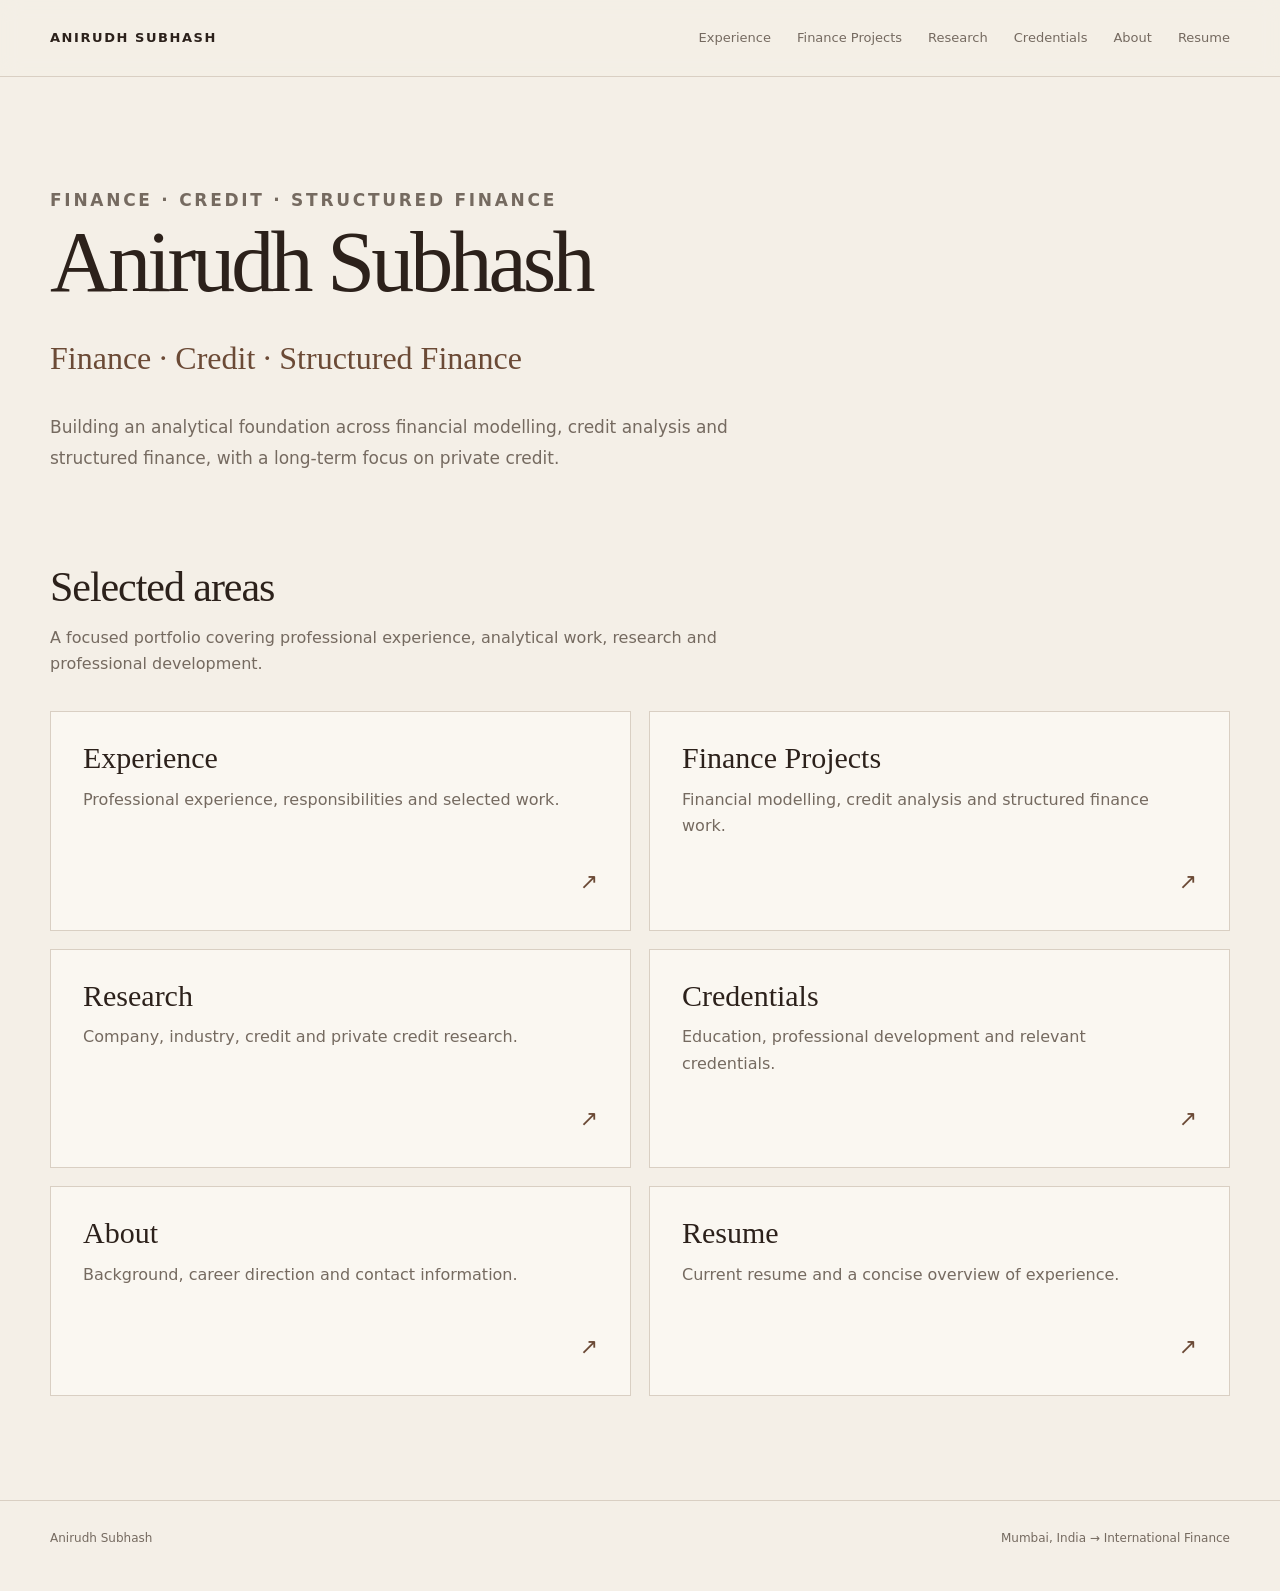
==== commit 8c47d98d: "Add files via upload" ====
--- a/index.html
+++ b/index.html
@@ -1,15 +1 @@
-<!doctype html><html lang="en"><head><meta charset="utf-8"><meta name="viewport" content="width=device-width,initial-scale=1"><title>Anirudh Subhash — Finance</title><link rel="stylesheet" href="style.css"></head><body><header class="site-header"><div class="container header-inner"><a class="brand" href="index.html">ANIRUDH SUBHASH</a><nav class="nav"><a href="experience.html">Experience</a><a href="finance-projects.html">Finance Projects</a><a href="research.html">Research</a><a href="credentials.html">Credentials</a><a href="about.html">About</a><a href="resume.html">Resume</a></nav></div></header><main class="container">
-<section class="hero">
-<div class="hero-copy"><div class="rule"></div><p class="eyebrow">Finance · Credit · Structured Finance</p>
-<h1>Anirudh Subhash</h1><p class="location">Mumbai, India → International Finance</p>
-<p class="hero-description">Building an analytical foundation across financial modelling, credit analysis and structured finance, with a long-term focus on private credit.</p></div>
-<div class="architecture"><div class="arch-text">Discipline<br>Builds<br>Freedom</div></div>
-</section>
-<section class="cards">
-<a class="card" href="experience.html"><div class="card-top"><span class="card-icon">▣</span></div><div><h2>Experience</h2><p>Professional experience and career progression.</p></div><div class="card-bottom"><span class="card-line"></span><span class="card-arrow">→</span></div></a>
-<a class="card" href="finance-projects.html"><div class="card-top"><span class="card-icon">▥</span></div><div><h2>Finance Projects</h2><p>Financial modelling, valuation, credit analysis and structured finance.</p></div><div class="card-bottom"><span class="card-line"></span><span class="card-arrow">→</span></div></a>
-<a class="card" href="research.html"><div class="card-top"><span class="card-icon">▤</span></div><div><h2>Research</h2><p>Company, industry, credit and private credit research.</p></div><div class="card-bottom"><span class="card-line"></span><span class="card-arrow">→</span></div></a>
-<a class="card" href="credentials.html"><div class="card-top"><span class="card-icon">▱</span></div><div><h2>Credentials</h2><p>Education, professional development and relevant certifications.</p></div><div class="card-bottom"><span class="card-line"></span><span class="card-arrow">→</span></div></a>
-<a class="card" href="about.html"><div class="card-top"><span class="card-icon">○</span></div><div><h2>About</h2><p>Background, interests and long-term professional direction.</p></div><div class="card-bottom"><span class="card-line"></span><span class="card-arrow">→</span></div></a>
-<a class="card" href="resume.html"><div class="card-top"><span class="card-icon">▤</span></div><div><h2>Resume</h2><p>Current professional resume and downloadable CV.</p></div><div class="card-bottom"><span class="card-line"></span><span class="card-arrow">→</span></div></a>
-</section></main><footer class="footer"><div class="container footer-inner"><span>Anirudh Subhash</span><span>Mumbai, India → International Finance</span></div></footer></body></html>+<!doctype html><html lang="en"><head><meta charset="utf-8"><meta name="viewport" content="width=device-width,initial-scale=1"><title>Anirudh Subhash — Finance</title><link rel="stylesheet" href="style.css"></head><body><header class="site-header"><div class="container header-inner"><a class="brand" href="index.html">Anirudh Subhash</a><nav class="nav"><a href="experience.html">Experience</a><a href="finance-projects.html">Finance Projects</a><a href="research.html">Research</a><a href="credentials.html">Credentials</a><a href="about.html">About</a><a href="resume.html">Resume</a></nav></div></header><main class="container"><section class="hero"><p class="eyebrow">Finance · Credit · Structured Finance</p><h1>Anirudh Subhash</h1><p class="role">Finance · Credit · Structured Finance</p><p>Building an analytical foundation across financial modelling, credit analysis and structured finance, with a long-term focus on private credit.</p></section><section class="section"><div class="section-heading"><h2>Selected areas</h2><p>A focused portfolio covering professional experience, analytical work, research and professional development.</p></div><div class="area-grid"><a class="area-card" href="experience.html"><div><h3>Experience</h3><p>Professional experience, responsibilities and selected work.</p></div><span class="arrow">↗</span></a><a class="area-card" href="finance-projects.html"><div><h3>Finance Projects</h3><p>Financial modelling, credit analysis and structured finance work.</p></div><span class="arrow">↗</span></a><a class="area-card" href="research.html"><div><h3>Research</h3><p>Company, industry, credit and private credit research.</p></div><span class="arrow">↗</span></a><a class="area-card" href="credentials.html"><div><h3>Credentials</h3><p>Education, professional development and relevant credentials.</p></div><span class="arrow">↗</span></a><a class="area-card" href="about.html"><div><h3>About</h3><p>Background, career direction and contact information.</p></div><span class="arrow">↗</span></a><a class="area-card" href="resume.html"><div><h3>Resume</h3><p>Current resume and a concise overview of experience.</p></div><span class="arrow">↗</span></a></div></section></main><footer class="footer"><div class="container footer-inner"><span>Anirudh Subhash</span><span>Mumbai, India → International Finance</span></div></footer></body></html>
--- a/style.css
+++ b/style.css
@@ -1,90 +1 @@
-
-:root{
-  --espresso:#24170f;
-  --brown:#8B4513;
-  --sienna:#A0522D;
-  --tan:#D2B48C;
-  --khaki:#C19A6B;
-  --orange:#CD853F;
-  --cream:#F7F1E8;
-  --ivory:#FCF9F4;
-  --line:#D9CABB;
-  --muted:#6E6258;
-}
-
-*{box-sizing:border-box}
-html{scroll-behavior:smooth}
-body{margin:0;background:var(--cream);color:var(--espresso);font-family:Arial,Helvetica,sans-serif;line-height:1.55}
-a{color:inherit;text-decoration:none}
-.container{width:min(92vw,1400px);margin:auto}
-
-.site-header{height:64px;border-bottom:1px solid var(--line);background:rgba(247,241,232,.96);position:sticky;top:0;z-index:10}
-.header-inner{height:100%;display:flex;align-items:center;justify-content:space-between;gap:30px}
-.brand{font-size:19px;letter-spacing:.17em;font-weight:600;white-space:nowrap}
-.nav{display:flex;gap:34px;align-items:center}
-.nav a{font-family:Georgia,"Times New Roman",serif;font-size:15px;color:#4d4037;transition:opacity .2s}
-.nav a:hover,.nav a.active{opacity:.58}
-
-.hero{display:grid;grid-template-columns:1.05fr .95fr;gap:34px;padding:60px 0 28px;align-items:stretch}
-.hero-copy{padding:54px 18px 45px 14px}
-.rule{width:44px;height:2px;background:var(--sienna);margin-bottom:30px}
-.eyebrow{font-family:Georgia,"Times New Roman",serif;text-transform:uppercase;letter-spacing:.2em;font-size:13px;color:var(--sienna);margin:0 0 26px}
-.hero h1{font-family:Georgia,"Times New Roman",serif;font-weight:400;font-size:clamp(58px,7.3vw,104px);letter-spacing:-.055em;line-height:.93;margin:0}
-.location{font-family:Georgia,"Times New Roman",serif;font-size:24px;color:var(--sienna);margin:25px 0}
-.hero-description{font-family:Georgia,"Times New Roman",serif;color:#5d5148;font-size:18px;line-height:1.55;max-width:620px;margin:0}
-
-.architecture{
-  min-height:420px;position:relative;overflow:hidden;
-  background:
-    linear-gradient(90deg,transparent 0 13%,rgba(36,23,15,.18) 13% 17%,transparent 17% 32%,rgba(36,23,15,.26) 32% 37%,transparent 37% 52%,rgba(36,23,15,.14) 52% 56%,transparent 56% 78%,rgba(36,23,15,.2) 78% 84%,transparent 84%),
-    linear-gradient(135deg,#C19A6B 0%,#E2CCAA 45%,#8f6849 100%);
-}
-.architecture:after{content:"";position:absolute;inset:0;background:linear-gradient(115deg,transparent 0 48%,rgba(255,255,255,.25) 48% 55%,transparent 55%)}
-.arch-text{position:absolute;right:12%;top:38%;z-index:2;font-family:Georgia,"Times New Roman",serif;text-transform:uppercase;letter-spacing:.2em;font-size:14px;line-height:1.7}
-.arch-text:after{content:"";display:block;width:28px;height:1px;background:var(--espresso);margin-top:18px}
-
-.cards{display:grid;grid-template-columns:repeat(3,1fr);gap:20px;padding:0 0 78px}
-.card{min-height:190px;padding:28px 34px 25px;border:1px solid rgba(36,23,15,.16);display:flex;flex-direction:column;justify-content:space-between;transition:transform .2s,filter .2s}
-.card:hover{transform:translateY(-3px);filter:brightness(.98)}
-.card:nth-child(1){background:var(--brown);color:#fff9f1}
-.card:nth-child(2){background:var(--sienna);color:#fff9f1}
-.card:nth-child(3){background:var(--tan);color:var(--espresso)}
-.card:nth-child(4){background:var(--khaki);color:var(--espresso)}
-.card:nth-child(5){background:var(--orange);color:var(--espresso)}
-.card:nth-child(6){background:#77472f;color:#fff9f1}
-.card-top{display:flex;justify-content:space-between;align-items:flex-start}
-.card-icon{font-size:22px;line-height:1}
-.card h2{font-family:Georgia,"Times New Roman",serif;font-weight:400;font-size:30px;line-height:1.05;margin:20px 0 10px}
-.card p{font-family:Georgia,"Times New Roman",serif;font-size:16px;line-height:1.35;max-width:390px;margin:0}
-.card-bottom{display:flex;justify-content:space-between;align-items:flex-end;margin-top:22px}
-.card-line{width:46px;height:1px;background:currentColor}
-.card-arrow{font-size:25px;line-height:1}
-
-.footer{border-top:1px solid var(--line);padding:25px 0 35px;color:var(--muted);font-size:12px}
-.footer-inner{display:flex;justify-content:space-between;gap:20px}
-
-.page-hero{padding:78px 0 52px;border-bottom:1px solid var(--line)}
-.page-hero h1{font-family:Georgia,"Times New Roman",serif;font-weight:400;font-size:clamp(52px,7vw,88px);letter-spacing:-.05em;line-height:.95;margin:0}
-.page-hero p{font-family:Georgia,"Times New Roman",serif;max-width:720px;color:var(--muted);font-size:18px;margin:22px 0 0}
-.content{padding:55px 0 105px}
-.content-card{border-top:1px solid var(--line);padding:26px 0 30px;max-width:900px}
-.content-card h2,.project h2{font-family:Georgia,"Times New Roman",serif;font-weight:400;font-size:34px;margin:0 0 12px}
-.content-card p,.content-card li{color:var(--muted)}
-.content-card ul{padding-left:20px}
-.meta{font-size:11px;text-transform:uppercase;letter-spacing:.16em;color:var(--sienna);font-weight:700}
-.project{display:grid;grid-template-columns:250px 1fr;gap:45px;border-top:1px solid var(--line);padding:30px 0}
-.placeholder{color:var(--muted);font-style:italic}
-
-@media(max-width:900px){
-  .site-header{height:auto}.header-inner{padding:16px 0;align-items:flex-start;flex-direction:column}.nav{gap:12px 20px;flex-wrap:wrap}
-  .hero{grid-template-columns:1fr;padding-top:25px}.hero-copy{padding:40px 5px 25px}.architecture{min-height:300px}
-  .cards{grid-template-columns:1fr 1fr}
-}
-@media(max-width:620px){
-  .container{width:min(91vw,1400px)}
-  .nav{font-size:13px}.nav a{font-size:13px}
-  .hero h1{font-size:56px}.location{font-size:20px}.hero-description{font-size:17px}
-  .cards{grid-template-columns:1fr}.card{min-height:175px}
-  .project{grid-template-columns:1fr;gap:8px}
-  .footer-inner{flex-direction:column}
-}
+:root{--bg:#F4EFE7;--surface:#FAF7F1;--text:#2C211B;--muted:#756A60;--accent:#6B4A36;--border:#D9CFC3;--hover:#EDE3D7;--max:1180px}*{box-sizing:border-box}html{scroll-behavior:smooth}body{margin:0;background:var(--bg);color:var(--text);font-family:Inter,ui-sans-serif,system-ui,-apple-system,BlinkMacSystemFont,"Segoe UI",sans-serif;line-height:1.65}a{color:inherit;text-decoration:none}.container{width:min(calc(100% - 48px),var(--max));margin:0 auto}.site-header{border-bottom:1px solid var(--border);background:rgba(244,239,231,.92);position:sticky;top:0;z-index:20;backdrop-filter:blur(10px)}.header-inner{min-height:76px;display:flex;align-items:center;justify-content:space-between;gap:32px}.brand{font-size:13px;font-weight:700;letter-spacing:.12em;text-transform:uppercase;white-space:nowrap}.nav{display:flex;align-items:center;gap:26px;flex-wrap:wrap}.nav a{font-size:13px;color:var(--muted);transition:color .2s ease}.nav a:hover,.nav a.active{color:var(--text)}.hero{padding:108px 0 92px;max-width:900px}.eyebrow{margin:0 0 22px;font-size:11px;font-weight:700;letter-spacing:.16em;text-transform:uppercase;color:var(--accent)}h1,h2,h3{font-family:Georgia,"Times New Roman",serif;font-weight:400;line-height:1.08;margin:0}.hero h1{font-size:clamp(52px,8vw,86px);letter-spacing:-.045em}.hero .role{margin:22px 0 24px;font-family:Georgia,"Times New Roman",serif;font-size:clamp(22px,3vw,32px);color:var(--accent)}.hero p{max-width:720px;margin:0;color:var(--muted);font-size:17px;line-height:1.8}.section{padding:0 0 104px}.section-heading{margin-bottom:34px}.section-heading h2{font-size:42px;letter-spacing:-.025em}.section-heading p{max-width:680px;color:var(--muted);margin:14px 0 0}.area-grid{display:grid;grid-template-columns:repeat(2,minmax(0,1fr));gap:18px}.area-card{min-height:210px;padding:30px 32px;border:1px solid var(--border);background:var(--surface);display:flex;flex-direction:column;justify-content:space-between;transition:background .2s ease,border-color .2s ease,transform .2s ease}.area-card:hover{background:var(--hover);border-color:#C9BBAE;transform:translateY(-2px)}.area-card h3{font-size:30px}.area-card p{margin:12px 0 0;color:var(--muted);max-width:500px}.arrow{align-self:flex-end;font-size:22px;color:var(--accent);margin-top:24px}.page-hero{padding:86px 0 58px;border-bottom:1px solid var(--border)}.page-hero h1{font-size:clamp(46px,7vw,72px);letter-spacing:-.04em}.page-hero p{max-width:700px;color:var(--muted);font-size:17px;margin:20px 0 0}.content{padding:62px 0 110px}.content-grid{display:grid;grid-template-columns:repeat(2,minmax(0,1fr));gap:18px}.content-card{border-top:1px solid var(--border);padding:26px 0 12px}.content-card h2{font-size:30px;margin-bottom:12px}.content-card p,.content-card li{color:var(--muted)}.content-card ul{padding-left:20px}.meta{display:inline-block;font-size:11px;letter-spacing:.12em;text-transform:uppercase;color:var(--accent);font-weight:700;margin-bottom:12px}.project{border-top:1px solid var(--border);padding:32px 0;display:grid;grid-template-columns:220px 1fr;gap:44px}.project h2{font-size:32px}.project p{color:var(--muted);margin:0 0 10px}.placeholder{color:var(--muted);font-style:italic}.footer{border-top:1px solid var(--border);padding:28px 0 42px;color:var(--muted);font-size:12px}.footer-inner{display:flex;justify-content:space-between;gap:20px}@media(max-width:800px){.container{width:min(calc(100% - 32px),var(--max))}.header-inner{align-items:flex-start;padding:18px 0;flex-direction:column;gap:14px}.nav{gap:14px 18px}.hero{padding:72px 0 66px}.hero h1{font-size:56px}.area-grid,.content-grid{grid-template-columns:1fr}.area-card{min-height:185px}.project{grid-template-columns:1fr;gap:8px}.page-hero{padding:64px 0 44px}.footer-inner{flex-direction:column}}
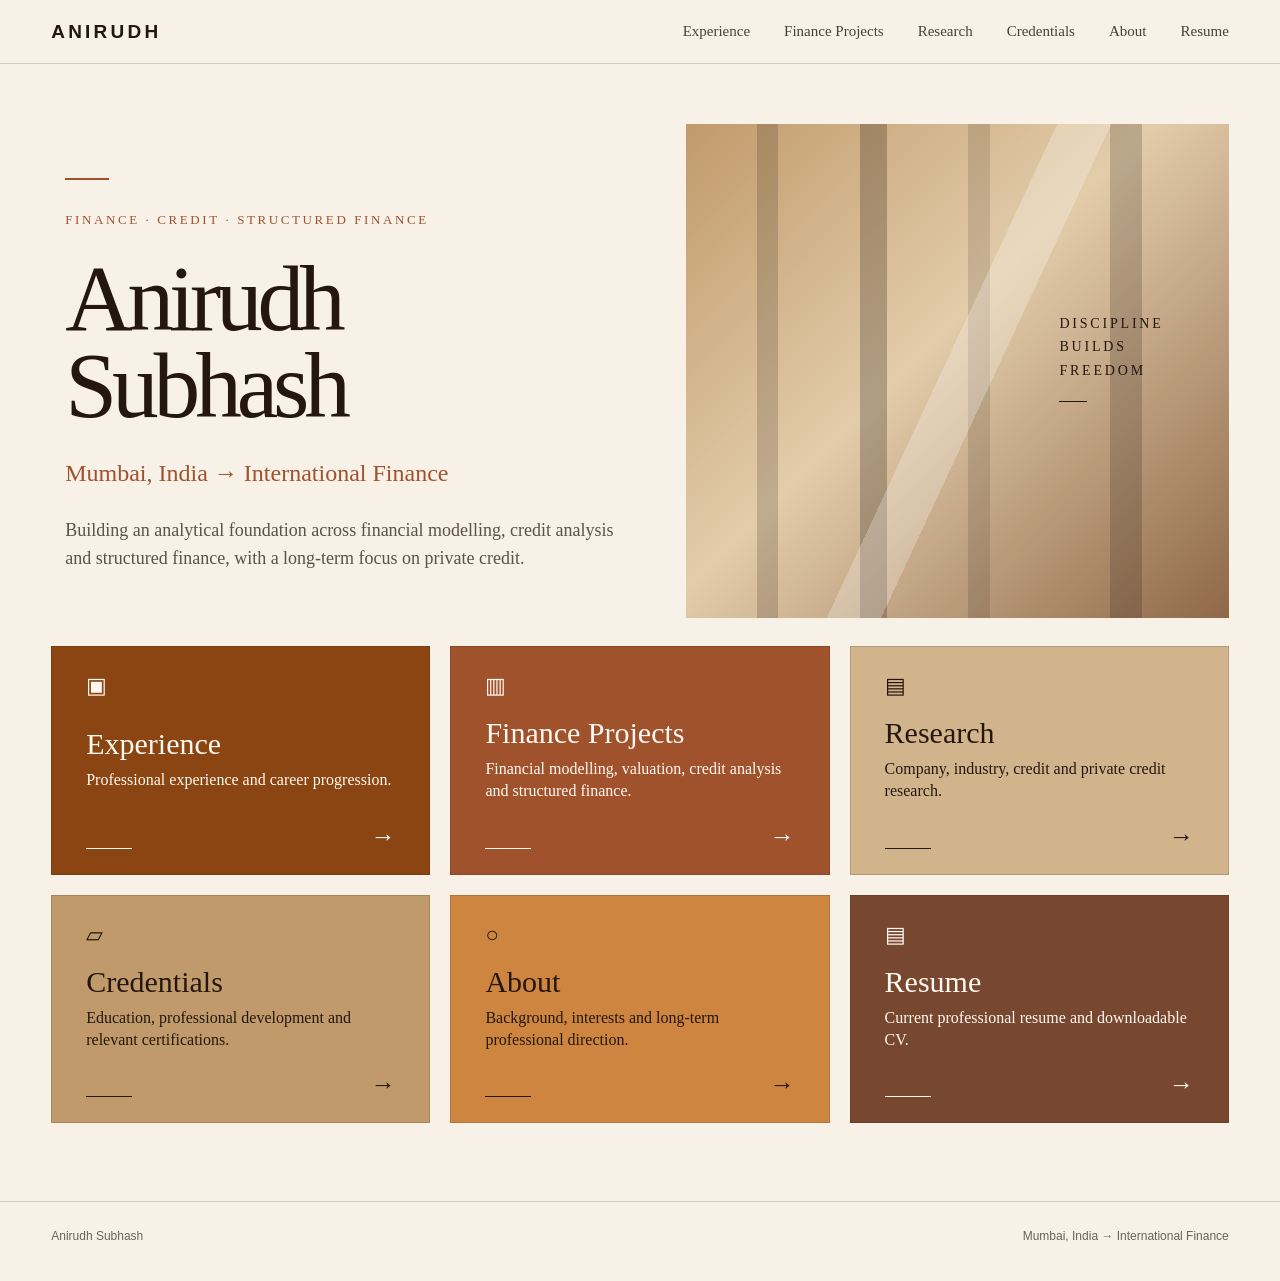
==== commit 5f846731: "Add files via upload" ====
--- a/index.html
+++ b/index.html
@@ -1 +1,15 @@
-<!doctype html><html lang="en"><head><meta charset="utf-8"><meta name="viewport" content="width=device-width,initial-scale=1"><title>Anirudh Subhash — Finance</title><link rel="stylesheet" href="style.css"></head><body><header class="site-header"><div class="container header-inner"><a class="brand" href="index.html">Anirudh Subhash</a><nav class="nav"><a href="experience.html">Experience</a><a href="finance-projects.html">Finance Projects</a><a href="research.html">Research</a><a href="credentials.html">Credentials</a><a href="about.html">About</a><a href="resume.html">Resume</a></nav></div></header><main class="container"><section class="hero"><p class="eyebrow">Finance · Credit · Structured Finance</p><h1>Anirudh Subhash</h1><p class="role">Finance · Credit · Structured Finance</p><p>Building an analytical foundation across financial modelling, credit analysis and structured finance, with a long-term focus on private credit.</p></section><section class="section"><div class="section-heading"><h2>Selected areas</h2><p>A focused portfolio covering professional experience, analytical work, research and professional development.</p></div><div class="area-grid"><a class="area-card" href="experience.html"><div><h3>Experience</h3><p>Professional experience, responsibilities and selected work.</p></div><span class="arrow">↗</span></a><a class="area-card" href="finance-projects.html"><div><h3>Finance Projects</h3><p>Financial modelling, credit analysis and structured finance work.</p></div><span class="arrow">↗</span></a><a class="area-card" href="research.html"><div><h3>Research</h3><p>Company, industry, credit and private credit research.</p></div><span class="arrow">↗</span></a><a class="area-card" href="credentials.html"><div><h3>Credentials</h3><p>Education, professional development and relevant credentials.</p></div><span class="arrow">↗</span></a><a class="area-card" href="about.html"><div><h3>About</h3><p>Background, career direction and contact information.</p></div><span class="arrow">↗</span></a><a class="area-card" href="resume.html"><div><h3>Resume</h3><p>Current resume and a concise overview of experience.</p></div><span class="arrow">↗</span></a></div></section></main><footer class="footer"><div class="container footer-inner"><span>Anirudh Subhash</span><span>Mumbai, India → International Finance</span></div></footer></body></html>
+<!doctype html><html lang="en"><head><meta charset="utf-8"><meta name="viewport" content="width=device-width,initial-scale=1"><title>Anirudh Subhash — Finance</title><link rel="stylesheet" href="style.css"></head><body><header class="site-header"><div class="container header-inner"><a class="brand" href="index.html">ANIRUDH</a><nav class="nav"><a href="experience.html">Experience</a><a href="finance-projects.html">Finance Projects</a><a href="research.html">Research</a><a href="credentials.html">Credentials</a><a href="about.html">About</a><a href="resume.html">Resume</a></nav></div></header><main class="container">
+<section class="hero">
+<div class="hero-copy"><div class="rule"></div><p class="eyebrow">Finance · Credit · Structured Finance</p>
+<h1>Anirudh Subhash</h1><p class="location">Mumbai, India → International Finance</p>
+<p class="hero-description">Building an analytical foundation across financial modelling, credit analysis and structured finance, with a long-term focus on private credit.</p></div>
+<div class="architecture"><div class="arch-text">Discipline<br>Builds<br>Freedom</div></div>
+</section>
+<section class="cards">
+<a class="card" href="experience.html"><div class="card-top"><span class="card-icon">▣</span></div><div><h2>Experience</h2><p>Professional experience and career progression.</p></div><div class="card-bottom"><span class="card-line"></span><span class="card-arrow">→</span></div></a>
+<a class="card" href="finance-projects.html"><div class="card-top"><span class="card-icon">▥</span></div><div><h2>Finance Projects</h2><p>Financial modelling, valuation, credit analysis and structured finance.</p></div><div class="card-bottom"><span class="card-line"></span><span class="card-arrow">→</span></div></a>
+<a class="card" href="research.html"><div class="card-top"><span class="card-icon">▤</span></div><div><h2>Research</h2><p>Company, industry, credit and private credit research.</p></div><div class="card-bottom"><span class="card-line"></span><span class="card-arrow">→</span></div></a>
+<a class="card" href="credentials.html"><div class="card-top"><span class="card-icon">▱</span></div><div><h2>Credentials</h2><p>Education, professional development and relevant certifications.</p></div><div class="card-bottom"><span class="card-line"></span><span class="card-arrow">→</span></div></a>
+<a class="card" href="about.html"><div class="card-top"><span class="card-icon">○</span></div><div><h2>About</h2><p>Background, interests and long-term professional direction.</p></div><div class="card-bottom"><span class="card-line"></span><span class="card-arrow">→</span></div></a>
+<a class="card" href="resume.html"><div class="card-top"><span class="card-icon">▤</span></div><div><h2>Resume</h2><p>Current professional resume and downloadable CV.</p></div><div class="card-bottom"><span class="card-line"></span><span class="card-arrow">→</span></div></a>
+</section></main><footer class="footer"><div class="container footer-inner"><span>Anirudh Subhash</span><span>Mumbai, India → International Finance</span></div></footer></body></html>
--- a/style.css
+++ b/style.css
@@ -1 +1,98 @@
-:root{--bg:#F4EFE7;--surface:#FAF7F1;--text:#2C211B;--muted:#756A60;--accent:#6B4A36;--border:#D9CFC3;--hover:#EDE3D7;--max:1180px}*{box-sizing:border-box}html{scroll-behavior:smooth}body{margin:0;background:var(--bg);color:var(--text);font-family:Inter,ui-sans-serif,system-ui,-apple-system,BlinkMacSystemFont,"Segoe UI",sans-serif;line-height:1.65}a{color:inherit;text-decoration:none}.container{width:min(calc(100% - 48px),var(--max));margin:0 auto}.site-header{border-bottom:1px solid var(--border);background:rgba(244,239,231,.92);position:sticky;top:0;z-index:20;backdrop-filter:blur(10px)}.header-inner{min-height:76px;display:flex;align-items:center;justify-content:space-between;gap:32px}.brand{font-size:13px;font-weight:700;letter-spacing:.12em;text-transform:uppercase;white-space:nowrap}.nav{display:flex;align-items:center;gap:26px;flex-wrap:wrap}.nav a{font-size:13px;color:var(--muted);transition:color .2s ease}.nav a:hover,.nav a.active{color:var(--text)}.hero{padding:108px 0 92px;max-width:900px}.eyebrow{margin:0 0 22px;font-size:11px;font-weight:700;letter-spacing:.16em;text-transform:uppercase;color:var(--accent)}h1,h2,h3{font-family:Georgia,"Times New Roman",serif;font-weight:400;line-height:1.08;margin:0}.hero h1{font-size:clamp(52px,8vw,86px);letter-spacing:-.045em}.hero .role{margin:22px 0 24px;font-family:Georgia,"Times New Roman",serif;font-size:clamp(22px,3vw,32px);color:var(--accent)}.hero p{max-width:720px;margin:0;color:var(--muted);font-size:17px;line-height:1.8}.section{padding:0 0 104px}.section-heading{margin-bottom:34px}.section-heading h2{font-size:42px;letter-spacing:-.025em}.section-heading p{max-width:680px;color:var(--muted);margin:14px 0 0}.area-grid{display:grid;grid-template-columns:repeat(2,minmax(0,1fr));gap:18px}.area-card{min-height:210px;padding:30px 32px;border:1px solid var(--border);background:var(--surface);display:flex;flex-direction:column;justify-content:space-between;transition:background .2s ease,border-color .2s ease,transform .2s ease}.area-card:hover{background:var(--hover);border-color:#C9BBAE;transform:translateY(-2px)}.area-card h3{font-size:30px}.area-card p{margin:12px 0 0;color:var(--muted);max-width:500px}.arrow{align-self:flex-end;font-size:22px;color:var(--accent);margin-top:24px}.page-hero{padding:86px 0 58px;border-bottom:1px solid var(--border)}.page-hero h1{font-size:clamp(46px,7vw,72px);letter-spacing:-.04em}.page-hero p{max-width:700px;color:var(--muted);font-size:17px;margin:20px 0 0}.content{padding:62px 0 110px}.content-grid{display:grid;grid-template-columns:repeat(2,minmax(0,1fr));gap:18px}.content-card{border-top:1px solid var(--border);padding:26px 0 12px}.content-card h2{font-size:30px;margin-bottom:12px}.content-card p,.content-card li{color:var(--muted)}.content-card ul{padding-left:20px}.meta{display:inline-block;font-size:11px;letter-spacing:.12em;text-transform:uppercase;color:var(--accent);font-weight:700;margin-bottom:12px}.project{border-top:1px solid var(--border);padding:32px 0;display:grid;grid-template-columns:220px 1fr;gap:44px}.project h2{font-size:32px}.project p{color:var(--muted);margin:0 0 10px}.placeholder{color:var(--muted);font-style:italic}.footer{border-top:1px solid var(--border);padding:28px 0 42px;color:var(--muted);font-size:12px}.footer-inner{display:flex;justify-content:space-between;gap:20px}@media(max-width:800px){.container{width:min(calc(100% - 32px),var(--max))}.header-inner{align-items:flex-start;padding:18px 0;flex-direction:column;gap:14px}.nav{gap:14px 18px}.hero{padding:72px 0 66px}.hero h1{font-size:56px}.area-grid,.content-grid{grid-template-columns:1fr}.area-card{min-height:185px}.project{grid-template-columns:1fr;gap:8px}.page-hero{padding:64px 0 44px}.footer-inner{flex-direction:column}}
+
+:root{
+  --espresso:#24170f;
+  --brown:#8B4513;
+  --sienna:#A0522D;
+  --tan:#D2B48C;
+  --khaki:#C19A6B;
+  --orange:#CD853F;
+  --cream:#F7F1E8;
+  --ivory:#FCF9F4;
+  --line:#D9CABB;
+  --muted:#6E6258;
+}
+
+*{box-sizing:border-box}
+html{scroll-behavior:smooth}
+body{margin:0;background:var(--cream);color:var(--espresso);font-family:Arial,Helvetica,sans-serif;line-height:1.55}
+a{color:inherit;text-decoration:none}
+.container{width:min(92vw,1400px);margin:auto}
+
+.site-header{height:64px;border-bottom:1px solid var(--line);background:rgba(247,241,232,.96);position:sticky;top:0;z-index:10}
+.header-inner{height:100%;display:flex;align-items:center;justify-content:space-between;gap:30px}
+.brand{font-size:19px;letter-spacing:.17em;font-weight:600;white-space:nowrap}
+.nav{display:flex;gap:34px;align-items:center}
+.nav a{font-family:Georgia,"Times New Roman",serif;font-size:15px;color:#4d4037;transition:opacity .2s}
+.nav a:hover,.nav a.active{opacity:.58}
+
+.hero{display:grid;grid-template-columns:1.05fr .95fr;gap:34px;padding:60px 0 28px;align-items:stretch}
+.hero-copy{padding:54px 18px 45px 14px}
+.rule{width:44px;height:2px;background:var(--sienna);margin-bottom:30px}
+.eyebrow{font-family:Georgia,"Times New Roman",serif;text-transform:uppercase;letter-spacing:.2em;font-size:13px;color:var(--sienna);margin:0 0 26px}
+.hero h1{font-family:Georgia,"Times New Roman",serif;font-weight:400;font-size:clamp(58px,7.3vw,104px);letter-spacing:-.055em;line-height:.93;margin:0}
+.location{font-family:Georgia,"Times New Roman",serif;font-size:24px;color:var(--sienna);margin:25px 0}
+.hero-description{font-family:Georgia,"Times New Roman",serif;color:#5d5148;font-size:18px;line-height:1.55;max-width:620px;margin:0}
+
+.architecture{
+  min-height:420px;position:relative;overflow:hidden;
+  background:
+    linear-gradient(90deg,transparent 0 13%,rgba(36,23,15,.18) 13% 17%,transparent 17% 32%,rgba(36,23,15,.26) 32% 37%,transparent 37% 52%,rgba(36,23,15,.14) 52% 56%,transparent 56% 78%,rgba(36,23,15,.2) 78% 84%,transparent 84%),
+    linear-gradient(135deg,#C19A6B 0%,#E2CCAA 45%,#8f6849 100%);
+}
+.architecture:after{content:"";position:absolute;inset:0;background:linear-gradient(115deg,transparent 0 48%,rgba(255,255,255,.25) 48% 55%,transparent 55%)}
+.arch-text{position:absolute;right:12%;top:38%;z-index:2;font-family:Georgia,"Times New Roman",serif;text-transform:uppercase;letter-spacing:.2em;font-size:14px;line-height:1.7}
+.arch-text:after{content:"";display:block;width:28px;height:1px;background:var(--espresso);margin-top:18px}
+
+.cards{display:grid;grid-template-columns:repeat(3,1fr);gap:20px;padding:0 0 78px}
+.card{min-height:190px;padding:28px 34px 25px;border:1px solid rgba(36,23,15,.16);display:flex;flex-direction:column;justify-content:space-between;transition:transform .2s,filter .2s}
+.card:hover{transform:translateY(-3px);filter:brightness(.98)}
+.card:nth-child(1){background:var(--brown);color:#fff9f1}
+.card:nth-child(2){background:var(--sienna);color:#fff9f1}
+.card:nth-child(3){background:var(--tan);color:var(--espresso)}
+.card:nth-child(4){background:var(--khaki);color:var(--espresso)}
+.card:nth-child(5){background:var(--orange);color:var(--espresso)}
+.card:nth-child(6){background:#77472f;color:#fff9f1}
+.card-top{display:flex;justify-content:space-between;align-items:flex-start}
+.card-icon{font-size:22px;line-height:1}
+.card h2{font-family:Georgia,"Times New Roman",serif;font-weight:400;font-size:30px;line-height:1.05;margin:20px 0 10px}
+.card p{font-family:Georgia,"Times New Roman",serif;font-size:16px;line-height:1.35;max-width:390px;margin:0}
+.card-bottom{display:flex;justify-content:space-between;align-items:flex-end;margin-top:22px}
+.card-line{width:46px;height:1px;background:currentColor}
+.card-arrow{font-size:25px;line-height:1}
+
+.footer{border-top:1px solid var(--line);padding:25px 0 35px;color:var(--muted);font-size:12px}
+.footer-inner{display:flex;justify-content:space-between;gap:20px}
+
+.page-hero{padding:78px 0 52px;border-bottom:1px solid var(--line)}
+.page-hero h1{font-family:Georgia,"Times New Roman",serif;font-weight:400;font-size:clamp(52px,7vw,88px);letter-spacing:-.05em;line-height:.95;margin:0}
+.page-hero p{font-family:Georgia,"Times New Roman",serif;max-width:720px;color:var(--muted);font-size:18px;margin:22px 0 0}
+.content{padding:55px 0 105px}
+.content-card{border-top:1px solid var(--line);padding:26px 0 30px;max-width:900px}
+.content-card h2,.project h2{font-family:Georgia,"Times New Roman",serif;font-weight:400;font-size:34px;margin:0 0 12px}
+.content-card p,.content-card li{color:var(--muted)}
+.content-card ul{padding-left:20px}
+.meta{font-size:11px;text-transform:uppercase;letter-spacing:.16em;color:var(--sienna);font-weight:700}
+.project{display:grid;grid-template-columns:250px 1fr;gap:45px;border-top:1px solid var(--line);padding:30px 0}
+.placeholder{color:var(--muted);font-style:italic}
+
+@media(max-width:900px){
+  .site-header{height:auto}.header-inner{padding:16px 0;align-items:flex-start;flex-direction:column}.nav{gap:12px 20px;flex-wrap:wrap}
+  .hero{grid-template-columns:1fr;padding-top:25px}.hero-copy{padding:40px 5px 25px}.architecture{min-height:300px}
+  .cards{grid-template-columns:1fr 1fr}
+}
+@media(max-width:620px){
+  .container{width:min(91vw,1400px)}
+  .nav{font-size:13px}.nav a{font-size:13px}
+  .hero h1{font-size:56px}.location{font-size:20px}.hero-description{font-size:17px}
+  .cards{grid-template-columns:1fr}.card{min-height:175px}
+  .project{grid-template-columns:1fr;gap:8px}
+  .footer-inner{flex-direction:column}
+}
+
+/* Final homepage refinements */
+.hero-description-second{margin-top:16px}
+.hero-links{display:flex;gap:30px;align-items:center;margin-top:30px}
+.hero-links a{font-family:Georgia,"Times New Roman",serif;font-size:16px;color:var(--sienna);border-bottom:1px solid rgba(160,82,45,.35);padding-bottom:4px}
+.hero-links a:hover{border-bottom-color:var(--sienna)}
+.hero-links span{margin-left:7px}
+@media(max-width:620px){.hero-links{gap:22px;flex-wrap:wrap}}
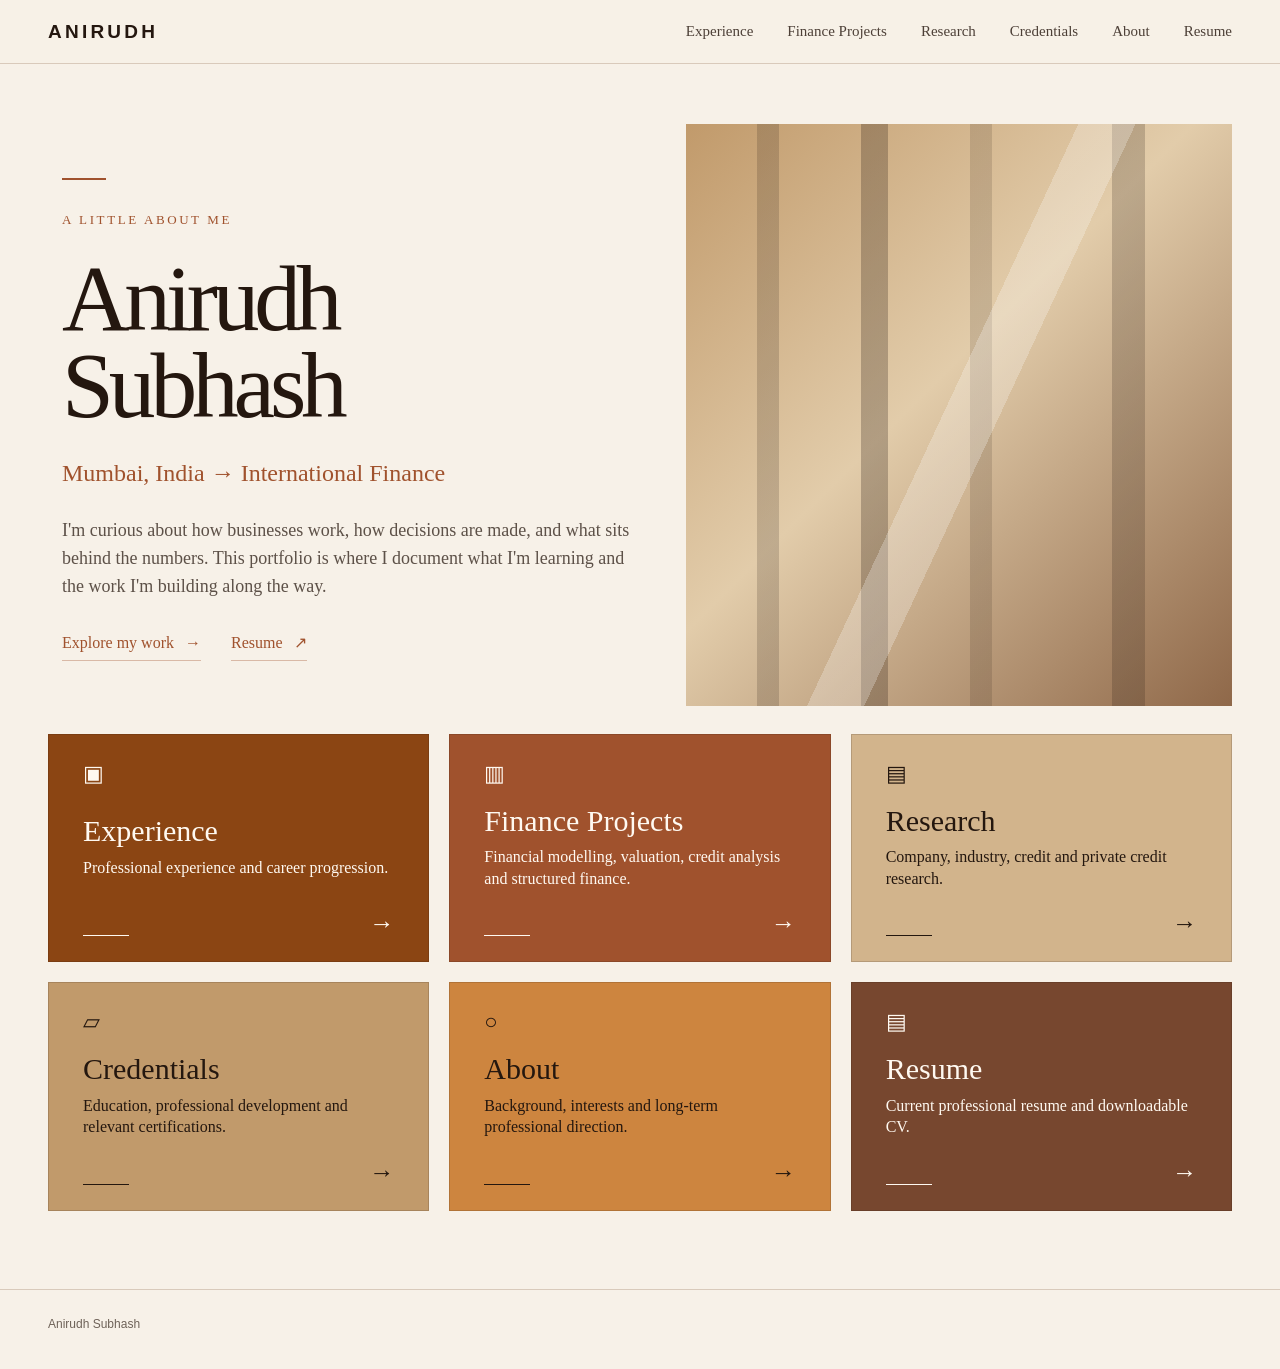
==== commit f265f9fc: "Add files via upload" ====
--- a/index.html
+++ b/index.html
@@ -1,10 +1,42 @@
-<!doctype html><html lang="en"><head><meta charset="utf-8"><meta name="viewport" content="width=device-width,initial-scale=1"><title>Anirudh Subhash — Finance</title><link rel="stylesheet" href="style.css"></head><body><header class="site-header"><div class="container header-inner"><a class="brand" href="index.html">ANIRUDH</a><nav class="nav"><a href="experience.html">Experience</a><a href="finance-projects.html">Finance Projects</a><a href="research.html">Research</a><a href="credentials.html">Credentials</a><a href="about.html">About</a><a href="resume.html">Resume</a></nav></div></header><main class="container">
+<!doctype html>
+<html lang="en">
+<head>
+<meta charset="utf-8">
+<meta name="viewport" content="width=device-width,initial-scale=1">
+<title>Anirudh Subhash — Finance</title>
+<link rel="stylesheet" href="style.css">
+</head>
+<body>
+<header class="site-header"><div class="container header-inner">
+<a class="brand" href="index.html">ANIRUDH</a>
+<nav class="nav">
+<a href="experience.html">Experience</a>
+<a href="finance-projects.html">Finance Projects</a>
+<a href="research.html">Research</a>
+<a href="credentials.html">Credentials</a>
+<a href="about.html">About</a>
+<a href="resume.html">Resume</a>
+</nav></div></header>
+
+<main class="container">
 <section class="hero">
-<div class="hero-copy"><div class="rule"></div><p class="eyebrow">Finance · Credit · Structured Finance</p>
-<h1>Anirudh Subhash</h1><p class="location">Mumbai, India → International Finance</p>
-<p class="hero-description">Building an analytical foundation across financial modelling, credit analysis and structured finance, with a long-term focus on private credit.</p></div>
-<div class="architecture"><div class="arch-text">Discipline<br>Builds<br>Freedom</div></div>
+  <div class="hero-copy">
+    <div class="rule"></div>
+    <p class="eyebrow">A little about me</p>
+    <h1>Anirudh<br>Subhash</h1>
+    <p class="location">Mumbai, India → International Finance</p>
+    <p class="hero-description">
+      I'm curious about how businesses work, how decisions are made, and what sits behind the numbers.
+      This portfolio is where I document what I'm learning and the work I'm building along the way.
+    </p>
+    <div class="hero-links">
+      <a href="finance-projects.html">Explore my work <span>→</span></a>
+      <a href="resume.html">Resume <span>↗</span></a>
+    </div>
+  </div>
+  <div class="architecture" aria-hidden="true"></div>
 </section>
+
 <section class="cards">
 <a class="card" href="experience.html"><div class="card-top"><span class="card-icon">▣</span></div><div><h2>Experience</h2><p>Professional experience and career progression.</p></div><div class="card-bottom"><span class="card-line"></span><span class="card-arrow">→</span></div></a>
 <a class="card" href="finance-projects.html"><div class="card-top"><span class="card-icon">▥</span></div><div><h2>Finance Projects</h2><p>Financial modelling, valuation, credit analysis and structured finance.</p></div><div class="card-bottom"><span class="card-line"></span><span class="card-arrow">→</span></div></a>
@@ -12,4 +44,8 @@
 <a class="card" href="credentials.html"><div class="card-top"><span class="card-icon">▱</span></div><div><h2>Credentials</h2><p>Education, professional development and relevant certifications.</p></div><div class="card-bottom"><span class="card-line"></span><span class="card-arrow">→</span></div></a>
 <a class="card" href="about.html"><div class="card-top"><span class="card-icon">○</span></div><div><h2>About</h2><p>Background, interests and long-term professional direction.</p></div><div class="card-bottom"><span class="card-line"></span><span class="card-arrow">→</span></div></a>
 <a class="card" href="resume.html"><div class="card-top"><span class="card-icon">▤</span></div><div><h2>Resume</h2><p>Current professional resume and downloadable CV.</p></div><div class="card-bottom"><span class="card-line"></span><span class="card-arrow">→</span></div></a>
-</section></main><footer class="footer"><div class="container footer-inner"><span>Anirudh Subhash</span><span>Mumbai, India → International Finance</span></div></footer></body></html>+</section>
+</main>
+
+<footer class="footer"><div class="container footer-inner"><span>Anirudh Subhash</span></div></footer>
+</body></html>
--- a/style.css
+++ b/style.css
@@ -16,7 +16,7 @@
 html{scroll-behavior:smooth}
 body{margin:0;background:var(--cream);color:var(--espresso);font-family:Arial,Helvetica,sans-serif;line-height:1.55}
 a{color:inherit;text-decoration:none}
-.container{width:min(92vw,1400px);margin:auto}
+.container{width:min(calc(100% - 96px),1400px);margin:auto}
 
 .site-header{height:64px;border-bottom:1px solid var(--line);background:rgba(247,241,232,.96);position:sticky;top:0;z-index:10}
 .header-inner{height:100%;display:flex;align-items:center;justify-content:space-between;gap:30px}
@@ -76,12 +76,14 @@
 .placeholder{color:var(--muted);font-style:italic}
 
 @media(max-width:900px){
+  .container{width:min(calc(100% - 64px),1400px)}
+  .container{width:min(calc(100% - 64px),1400px)}
   .site-header{height:auto}.header-inner{padding:16px 0;align-items:flex-start;flex-direction:column}.nav{gap:12px 20px;flex-wrap:wrap}
   .hero{grid-template-columns:1fr;padding-top:25px}.hero-copy{padding:40px 5px 25px}.architecture{min-height:300px}
   .cards{grid-template-columns:1fr 1fr}
 }
 @media(max-width:620px){
-  .container{width:min(91vw,1400px)}
+  .container{width:min(calc(100% - 36px),1400px)}
   .nav{font-size:13px}.nav a{font-size:13px}
   .hero h1{font-size:56px}.location{font-size:20px}.hero-description{font-size:17px}
   .cards{grid-template-columns:1fr}.card{min-height:175px}
@@ -96,3 +98,18 @@
 .hero-links a:hover{border-bottom-color:var(--sienna)}
 .hero-links span{margin-left:7px}
 @media(max-width:620px){.hero-links{gap:22px;flex-wrap:wrap}}
+
+/* Research page: clean editorial two-column layout */
+.research-grid{
+  display:grid;
+  grid-template-columns:repeat(2,minmax(0,1fr));
+  column-gap:24px;
+  row-gap:0;
+}
+.research-grid .content-card{
+  max-width:none;
+  min-height:220px;
+}
+@media(max-width:800px){
+  .research-grid{grid-template-columns:1fr}
+}
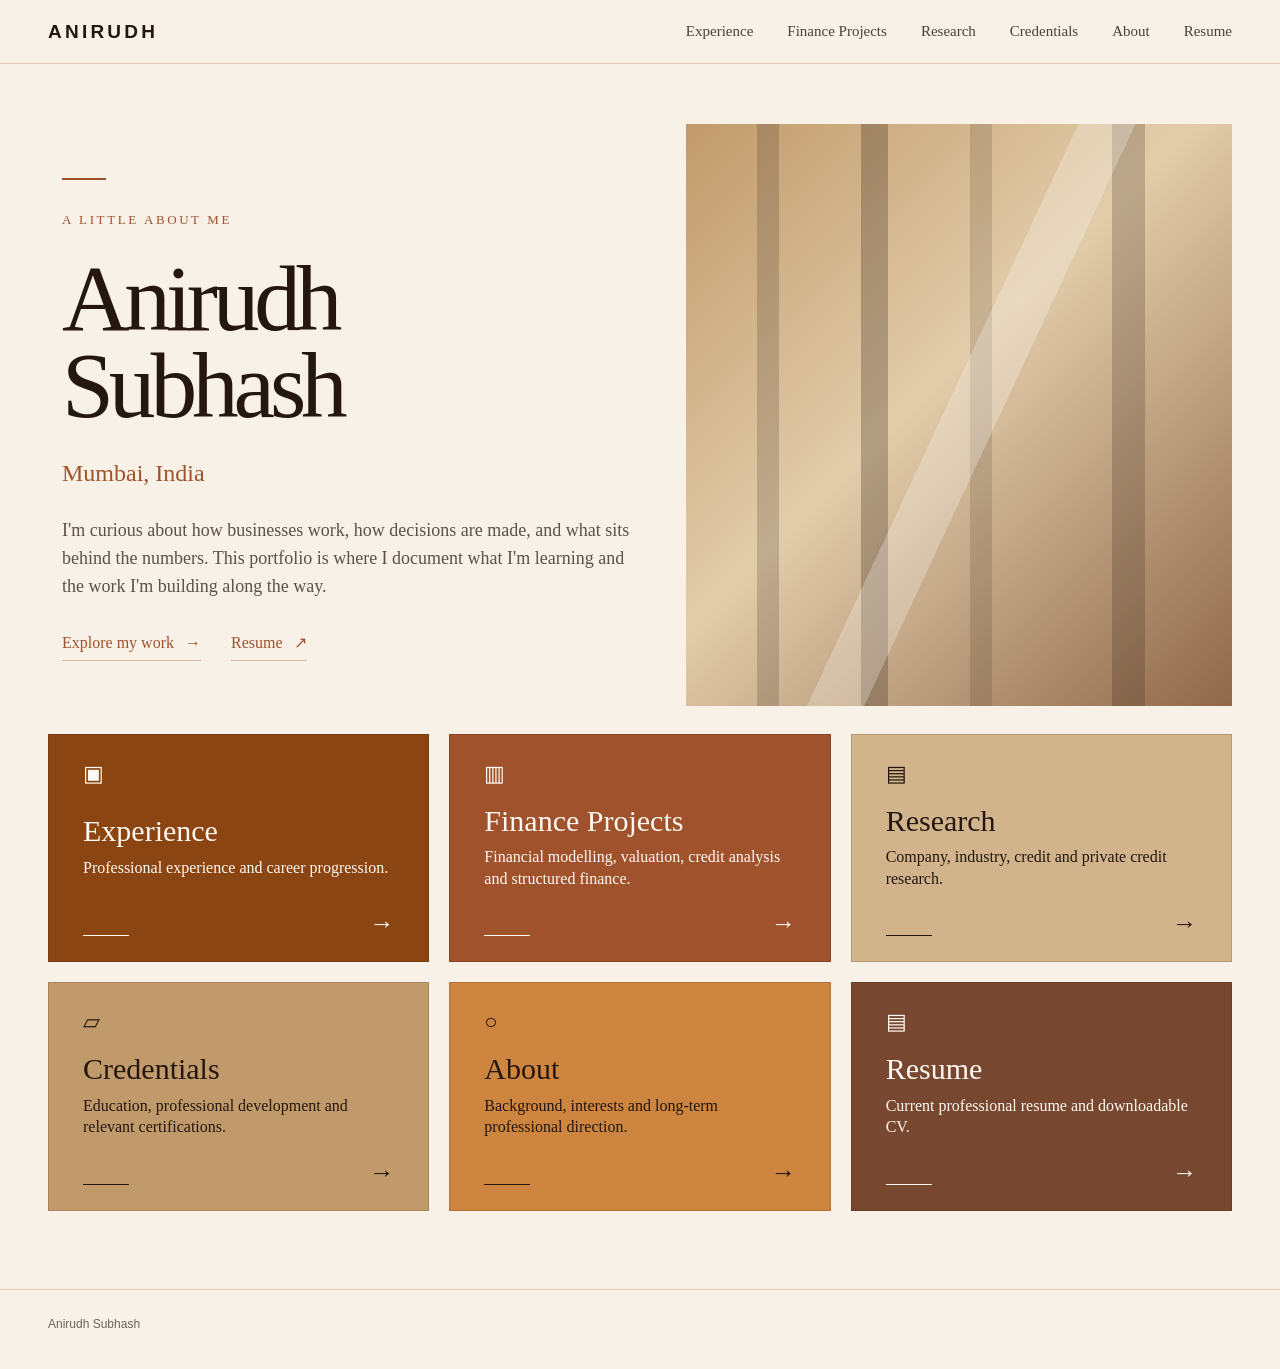
==== commit 5a4aa228: "index.html" ====
--- a/index.html
+++ b/index.html
@@ -24,7 +24,7 @@
     <div class="rule"></div>
     <p class="eyebrow">A little about me</p>
     <h1>Anirudh<br>Subhash</h1>
-    <p class="location">Mumbai, India → International Finance</p>
+    <p class="location">Mumbai, India</p>
     <p class="hero-description">
       I'm curious about how businesses work, how decisions are made, and what sits behind the numbers.
       This portfolio is where I document what I'm learning and the work I'm building along the way.
@@ -48,4 +48,4 @@
 </main>
 
 <footer class="footer"><div class="container footer-inner"><span>Anirudh Subhash</span></div></footer>
-</body></html>+</body></html>
--- a/style.css
+++ b/style.css
@@ -113,3 +113,51 @@
 @media(max-width:800px){
   .research-grid{grid-template-columns:1fr}
 }
+
+/* Internal-page layout: generous left/right inset, matching the editorial reference. */
+.page-hero .container,
+.content .container{
+  width:min(82%,1200px);
+  margin-left:12%;
+  margin-right:auto;
+}
+
+/* Finance Projects: two options beside each other, like Research. */
+.finance-grid{
+  display:grid;
+  grid-template-columns:repeat(2,minmax(0,1fr));
+  column-gap:42px;
+  row-gap:0;
+}
+.finance-grid .project{
+  display:block;
+  padding:30px 0 34px;
+  min-height:210px;
+}
+.finance-grid .project h2{
+  margin-top:10px;
+}
+.finance-grid .project p{
+  margin-top:22px;
+}
+
+/* Keep the internal-page inset sensible on smaller screens. */
+@media(max-width:900px){
+  .page-hero .container,
+  .content .container{
+    width:min(calc(100% - 64px),1200px);
+    margin-left:32px;
+    margin-right:32px;
+  }
+  .finance-grid{
+    grid-template-columns:1fr;
+  }
+}
+@media(max-width:620px){
+  .page-hero .container,
+  .content .container{
+    width:calc(100% - 36px);
+    margin-left:18px;
+    margin-right:18px;
+  }
+}
